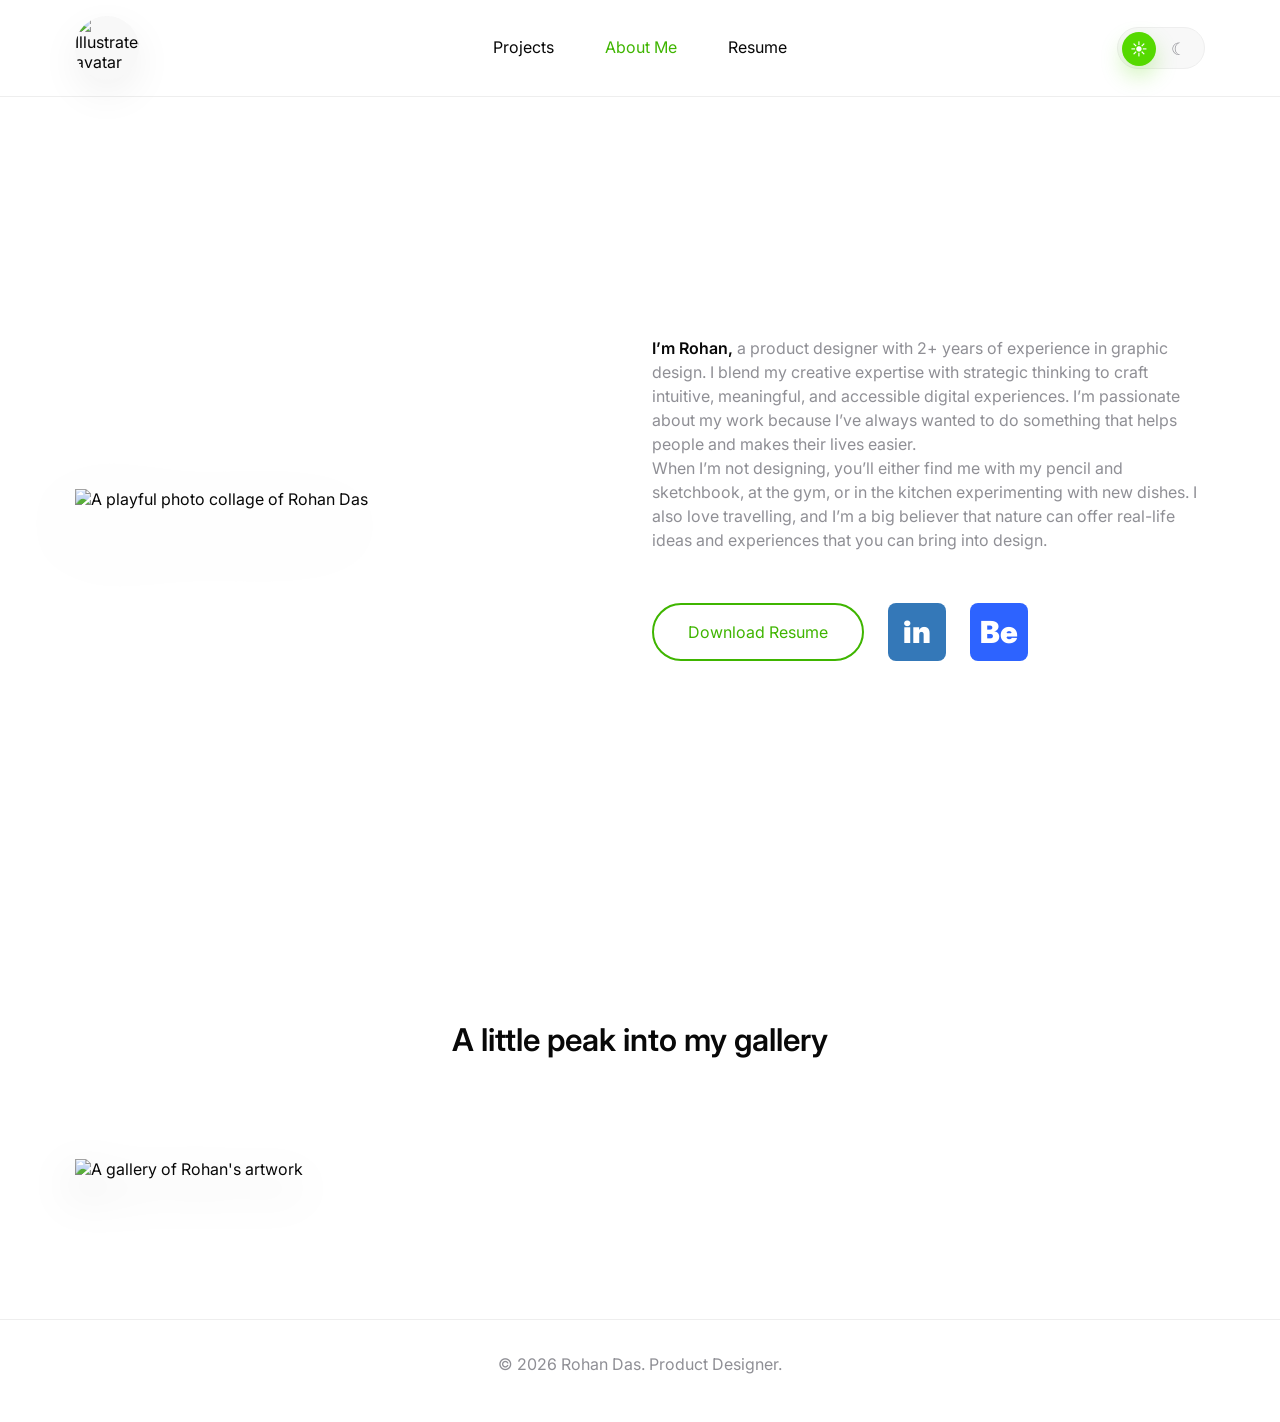
==== about.html @ 0856bde4 "Add files via upload" ====
<!DOCTYPE html>
<html lang="en">
<head>
  <meta charset="UTF-8">
  <meta name="viewport" content="width=device-width, initial-scale=1.0">
  <meta name="description" content="About Rohan Das, a product designer crafting meaningful digital experiences.">
  <meta name="theme-color" content="#ffffff">
  <meta property="og:title" content="About Rohan Das — Product Designer">
  <meta property="og:description" content="About Rohan Das, a product designer crafting meaningful digital experiences.">
  <meta property="og:type" content="website">
  <meta property="og:image" content="https://rohandas-portfolio.vercel.app/Assets/Myimage%201.png?v=2">
  <meta name="twitter:card" content="summary_large_image">
  <meta name="twitter:image" content="https://rohandas-portfolio.vercel.app/Assets/Myimage%201.png?v=2">
  <title>About Rohan Das — Product Designer</title>
  <link rel="preconnect" href="https://fonts.googleapis.com">
  <link rel="preconnect" href="https://fonts.gstatic.com" crossorigin>
  <link href="https://fonts.googleapis.com/css2?family=Inter:wght@400;500;600;700;800;900&display=swap" rel="stylesheet">
  <link rel="icon" href="data:image/svg+xml,%3Csvg xmlns='http://www.w3.org/2000/svg' viewBox='0 0 100 100'%3E%3Crect width='100' height='100' rx='24' fill='%2355d900'/%3E%3Ctext x='50' y='62' text-anchor='middle' font-size='44' font-family='Arial, sans-serif' font-weight='800' fill='%23080808'%3ERD%3C/text%3E%3C/svg%3E">
  <link rel="stylesheet" href="style.css">
</head>
<body>
  <header class="site-header" id="top">
    <nav class="navbar container" aria-label="Primary navigation">
      <a class="brand" href="index.html" aria-label="Rohan Das home">
        <img class="avatar" src="Assets/Myavatar.png" alt="Illustrated avatar of Rohan Das">
      </a>

      <div class="nav-links" aria-label="Main links">
        <a href="index.html#projects">Projects</a>
        <a class="active" href="about.html" aria-current="page">About Me</a>
        <a href="https://drive.google.com/file/d/1MdEswHuMMMlP4IrXzcA9ZIBG7DaPkbhk/view?usp=sharing" target="_blank" rel="noopener noreferrer">Resume</a>
      </div>

      <button class="theme-toggle" type="button" aria-label="Toggle dark mode" aria-pressed="false">
        <span class="toggle-icon sun" aria-hidden="true">☀</span>
        <span class="toggle-icon moon" aria-hidden="true">☾</span>
      </button>
    </nav>
  </header>

  <main>
    <section class="about about-page" id="about" aria-label="About Rohan Das">
      <div class="container about-inner">
        <div class="about-collage">
          <img src="Assets/Collage.png" alt="A playful photo collage of Rohan Das" class="collage-image">
        </div>

        <div class="about-content">
          <p><strong>I’m Rohan,</strong> a product designer with 2+ years of experience in graphic design. I blend my creative expertise with strategic thinking to craft intuitive, meaningful, and accessible digital experiences. I’m passionate about my work because I’ve always wanted to do something that helps people and makes their lives easier.</p>
          <p>When I’m not designing, you’ll either find me with my pencil and sketchbook, at the gym, or in the kitchen experimenting with new dishes. I also love travelling, and I’m a big believer that nature can offer real-life ideas and experiences that you can bring into design.</p>

          <div class="about-actions">
            <a class="btn btn-secondary accent-outline" href="https://drive.google.com/file/d/1MdEswHuMMMlP4IrXzcA9ZIBG7DaPkbhk/view?usp=sharing" target="_blank" rel="noopener noreferrer">Download Resume</a>
            <a class="social-btn linkedin" href="http://www.linkedin.com/in/rohandas97" target="_blank" rel="noopener noreferrer" aria-label="Visit Rohan Das on LinkedIn">in</a>
            <a class="social-btn behance" href="https://www.behance.net/rohandas95" target="_blank" rel="noopener noreferrer" aria-label="Visit Rohan Das on Behance">Be</a>
          </div>
        </div>
      </div>
    </section>

    <section class="about-gallery" aria-labelledby="about-gallery-title">
      <div class="container">
        <h2 id="about-gallery-title">A little peak into my gallery</h2>

        <img class="about-gallery-image" src="Assets/About/Art gallery.png" alt="A gallery of Rohan's artwork">
      </div>
    </section>
  </main>

  <footer class="footer">
    <div class="container">
      <p>© <span id="year"></span> Rohan Das. Product Designer.</p>
    </div>
  </footer>

  <script>
    const root = document.documentElement;
    const themeToggle = document.querySelector(".theme-toggle");
    const storedTheme = localStorage.getItem("theme");
    const prefersDark = window.matchMedia("(prefers-color-scheme: dark)").matches;
    const initialTheme = storedTheme || (prefersDark ? "dark" : "light");

    function setTheme(theme) {
      root.dataset.theme = theme;
      localStorage.setItem("theme", theme);
      themeToggle.setAttribute("aria-pressed", String(theme === "dark"));
      document.querySelector('meta[name="theme-color"]').setAttribute("content", theme === "dark" ? "#090909" : "#ffffff");
    }

    setTheme(initialTheme);

    themeToggle.addEventListener("click", () => {
      const nextTheme = root.dataset.theme === "dark" ? "light" : "dark";
      setTheme(nextTheme);
    });

    const setupRevealAnimation = () => {
      const reduceMotion = window.matchMedia("(prefers-reduced-motion: reduce)").matches;
      const targets = [
        ...document.querySelectorAll(".about-page .about-collage, .about-page .about-content, .about-gallery h2, .about-gallery-image")
      ];

      targets.forEach((target, index) => {
        target.classList.add("reveal-on-load");
        target.style.setProperty("--reveal-delay", `${Math.min(index * 110, 330)}ms`);
      });

      if (reduceMotion) {
        targets.forEach((target) => target.classList.add("is-visible"));
        return;
      }

      const observer = new IntersectionObserver((entries) => {
        entries.forEach((entry) => {
          if (!entry.isIntersecting) return;
          entry.target.classList.add("is-visible");
          observer.unobserve(entry.target);
        });
      }, { threshold: 0.16, rootMargin: "0px 0px -8% 0px" });

      targets.forEach((target) => observer.observe(target));
    };

    setupRevealAnimation();

    document.getElementById("year").textContent = new Date().getFullYear();
  </script>
</body>
</html>
---- style.css ----
/* 1. Reset/base */
*,
*::before,
*::after {
  box-sizing: border-box;
}

html {
  scroll-behavior: smooth;
  scroll-padding-top: 112px;
  font-size: 16px;
}

body {
  margin: 0;
  min-height: 100vh;
  background: var(--bg);
  color: var(--text);
  font-family: "Inter", sans-serif;
  font-size: 16px;
  text-rendering: optimizeLegibility;
  -webkit-font-smoothing: antialiased;
}

img {
  display: block;
  max-width: 100%;
}

a {
  color: inherit;
  text-decoration: none;
}

button,
input,
textarea,
select {
  font: inherit;
}

button {
  border: 0;
  cursor: pointer;
}

:focus-visible {
  outline: 3px solid color-mix(in srgb, var(--accent) 75%, transparent);
  outline-offset: 5px;
}

::selection {
  background: var(--accent);
  color: #080808;
}

/* 2. Variables/theme */
:root {
  --bg: #ffffff;
  --text: #080808;
  --muted: #8f8f95;
  --card: #f8f8f8;
  --border: #eeeeee;
  --accent: #55d900;
  --accent-dark: #3fb500;
  --shadow: 0 24px 70px rgba(8, 8, 8, 0.08);
  --soft-shadow: 0 14px 42px rgba(8, 8, 8, 0.06);
  --collage-shadow: drop-shadow(0 26px 44px rgba(8, 8, 8, 0.16));
  --icon-filter: brightness(0) saturate(100%) invert(72%) sepia(75%) saturate(1438%) hue-rotate(42deg) brightness(98%) contrast(106%);
  --nav-height: 96px;
  --radius-card: 38px;
  --container: 1740px;
  --page-gutter: clamp(48px, 5.85vw, 120px);
  --fade-up-distance: 32px;
  --fade-up-duration: 800ms;
  --fade-up-easing: cubic-bezier(0.2, 0.75, 0.2, 1);
  --type-display-large: clamp(4rem, 7vw, 7.25rem);
  --type-h1: clamp(2rem, 3.1vw, 3.5rem);
  --type-h2: clamp(1.375rem, 2.45vw, 2.75rem);
  --type-h3: clamp(1.5rem, 2vw, 1.75rem);
  --type-h4: clamp(1.25rem, calc(1rem + 0.56vw), 1.5rem);
  --type-body: clamp(1rem, 1.25vw, 1.5rem);
  --type-body-small: clamp(1rem, 1.04vw, 1.25rem);
  --weight-regular: 400;
  --weight-semibold: 600;
  --line-height-display: 1.2;
  --line-height-body-paragraph: 1.5;
  --line-height-body-label: 1.2;
}

:root[data-theme="dark"] {
  --bg: #090909;
  --text: #ffffff;
  --muted: #b5b5b5;
  --card: #151515;
  --border: #252525;
  --accent: #55d900;
  --accent-dark: #3fb500;
  --shadow: 0 24px 70px rgba(0, 0, 0, 0.45);
  --soft-shadow: 0 14px 42px rgba(0, 0, 0, 0.35);
  --collage-shadow:
    drop-shadow(0 34px 58px rgba(255, 255, 255, 0.14))
    drop-shadow(0 18px 38px rgba(85, 217, 0, 0.12));
  --icon-filter: brightness(0) saturate(100%) invert(72%) sepia(75%) saturate(1438%) hue-rotate(42deg) brightness(108%) contrast(106%);
}

.container {
  width: min(calc(100% - (var(--page-gutter) * 2)), var(--container));
  margin-inline: auto;
}

.section-padding {
  padding: clamp(72px, 7vw, 132px) 0;
}

.eyebrow {
  margin: 0 0 16px;
  color: var(--accent-dark);
  font-size: clamp(0.95rem, 1.2vw, 1.08rem);
  font-weight: 800;
  letter-spacing: 0;
  text-transform: uppercase;
}

/* 3. Navbar */
.site-header {
  position: sticky;
  top: 0;
  z-index: 20;
  background: color-mix(in srgb, var(--bg) 92%, transparent);
  border-bottom: 1px solid var(--border);
  backdrop-filter: blur(18px);
}

.navbar {
  min-height: var(--nav-height);
  display: grid;
  grid-template-columns: 1fr auto 1fr;
  align-items: center;
  gap: 24px;
}

.brand {
  justify-self: start;
  display: inline-flex;
  align-items: center;
}

.avatar {
  width: 64px;
  height: 64px;
  border: 0;
  border-radius: 50%;
  object-fit: cover;
  background: var(--card);
  box-shadow: var(--soft-shadow);
}

.nav-links {
  display: flex;
  align-items: center;
  justify-content: center;
  gap: clamp(26px, 4vw, 70px);
  color: var(--text);
  font-size: var(--type-body);
  font-weight: var(--weight-regular);
  line-height: 1.2;
}

.nav-links a {
  transition: color 180ms ease, transform 180ms ease;
}

.nav-links a:hover,
.nav-links a:focus-visible,
.nav-links .active {
  color: var(--accent-dark);
}

.theme-toggle {
  justify-self: end;
  width: 88px;
  height: 42px;
  padding: 4px;
  display: grid;
  grid-template-columns: 1fr 1fr;
  align-items: center;
  border-radius: 999px;
  background: var(--card);
  border: 1px solid var(--border);
  box-shadow: inset 0 0 0 1px rgba(255, 255, 255, 0.02);
  color: var(--muted);
}

.toggle-icon {
  width: 34px;
  height: 34px;
  display: grid;
  place-items: center;
  border-radius: 50%;
  font-size: 1.05rem;
  line-height: 1;
  transition: background 180ms ease, color 180ms ease, transform 180ms ease;
}

:root:not([data-theme="dark"]) .toggle-icon.sun,
:root[data-theme="dark"] .toggle-icon.moon {
  background: var(--accent);
  color: #ffffff;
  box-shadow: 0 10px 22px rgba(85, 217, 0, 0.28);
}

/* 4. Hero */
.hero {
  min-height: calc(100svh - var(--nav-height));
  display: grid;
  place-items: center;
  padding: clamp(36px, 4.5vh, 58px) 0 clamp(20px, 3vh, 38px);
}

.hero-inner {
  display: flex;
  flex-direction: column;
  align-items: center;
  text-align: center;
}

.hello-text {
  margin: 0 0 clamp(52px, 6.7vh, 82px);
  color: var(--bg);
  font-size: var(--type-display-large);
  font-weight: 900;
  line-height: var(--line-height-display);
  letter-spacing: 0;
  text-shadow:
    -3px -3px 0 var(--text),
    3px -3px 0 var(--text),
    -3px 3px 0 var(--text),
    3px 3px 0 var(--text),
    12px 13px 0 var(--text);
  animation: helloIn 800ms cubic-bezier(0.2, 0.85, 0.25, 1.35) both, float 4.8s ease-in-out 900ms infinite;
}

.hero-title {
  max-width: 1120px;
  margin: 0;
  color: var(--muted);
  font-size: var(--type-h1);
  font-weight: var(--weight-semibold);
  line-height: 1.2;
  letter-spacing: 0;
}

.hero-title span {
  color: var(--text);
  font-weight: var(--weight-semibold);
}

.hero-actions {
  display: flex;
  flex-wrap: wrap;
  justify-content: center;
  gap: 20px;
  margin-top: clamp(42px, 5.3vh, 66px);
}

.btn {
  min-height: 58px;
  display: inline-flex;
  align-items: center;
  justify-content: center;
  padding: 16px 34px;
  border-radius: 999px;
  border: 2px solid transparent;
  font-size: var(--type-body);
  font-weight: var(--weight-regular);
  line-height: 1.2;
  transition: transform 180ms ease, background 180ms ease, color 180ms ease, border-color 180ms ease, box-shadow 180ms ease;
}

.btn:hover {
  transform: translateY(-3px);
}

.btn-primary {
  background: var(--accent);
  color: #080808;
  box-shadow: 0 18px 32px rgba(85, 217, 0, 0.24);
}

.btn-primary:hover {
  background: var(--accent-dark);
  box-shadow: 0 22px 36px rgba(63, 181, 0, 0.28);
}

.btn-secondary {
  background: transparent;
  border-color: color-mix(in srgb, var(--text) 72%, transparent);
  color: var(--text);
}

.btn-secondary:hover,
.accent-outline {
  border-color: var(--accent-dark);
  color: var(--accent-dark);
}

.hero-note {
  margin-top: clamp(52px, 10vh, 112px);
  color: var(--muted);
  font-size: var(--type-body);
  font-weight: var(--weight-regular);
  line-height: 1.5;
}

.hero-note p {
  margin: 0;
}

.hero-note p + p {
  margin-top: 2px;
}

.down-link,
.contact-arrow {
  display: inline-grid;
  place-items: center;
  margin-top: 10px;
  color: var(--muted);
  font-size: clamp(2.4rem, 3vw, 3.4rem);
  font-weight: 800;
  line-height: 0.6;
  animation: bounce 1.6s ease-in-out infinite;
}

.hero .hello-text {
  opacity: 0;
  animation:
    caseStudyHeroFadeUp var(--fade-up-duration) var(--fade-up-easing) 80ms both,
    float 4.8s ease-in-out 980ms infinite;
}

.hero .hero-title,
.hero .hero-actions,
.hero .hero-note {
  opacity: 0;
  animation: caseStudyHeroFadeUp var(--fade-up-duration) var(--fade-up-easing) forwards;
}

.hero .hero-title {
  animation-delay: 170ms;
}

.hero .hero-actions {
  animation-delay: 260ms;
}

.hero .hero-note {
  animation-delay: 350ms;
}

/* 5. Projects */
.projects {
  background: var(--bg);
}

.projects.section-padding {
  padding-top: clamp(58px, 5.5vw, 92px);
}

.project-grid {
  --project-card-height: 574px;
  --project-card-inline-padding: 40px;
  display: grid;
  grid-template-columns: repeat(2, minmax(0, 1fr));
  gap: clamp(28px, 4vw, 58px);
}

.project-card {
  position: relative;
  width: 100%;
  height: var(--project-card-height);
  min-height: 0;
  overflow: hidden;
  padding: 40px var(--project-card-inline-padding);
  border: 1px solid color-mix(in srgb, var(--border) 78%, transparent);
  border-radius: var(--radius-card);
  background: var(--card);
  text-align: center;
  transition: transform 220ms ease, box-shadow 220ms ease, border-color 220ms ease;
}

.project-card:hover {
  transform: translateY(-8px);
  border-color: color-mix(in srgb, var(--accent) 30%, var(--border));
  box-shadow: var(--shadow);
}

.project-card-content {
  width: 100%;
  height: 100%;
  min-height: 0;
  display: flex;
  flex-direction: column;
  align-items: center;
  text-align: center;
}

.project-card-title {
  align-self: center;
  margin: 0;
  color: var(--text);
  font-size: var(--type-h4);
  font-weight: var(--weight-semibold);
  line-height: 1.2;
  letter-spacing: 0;
  text-wrap: balance;
}

.project-card-subtitle {
  align-self: center;
  max-width: 680px;
  margin: 12px auto 0;
  color: var(--text);
  font-size: var(--type-body);
  font-weight: var(--weight-regular);
  line-height: 1.5;
  text-wrap: balance;
}

.project-card-media {
  width: 100%;
  min-height: 0;
  display: flex;
  align-items: center;
  justify-content: center;
}

.project-card.eventmate-card {
  padding-bottom: 0;
}

.eventmate-card-media {
  position: relative;
  flex: 1;
  margin-top: 40px;
  align-items: flex-end;
}

.eventmate-phone-frame {
  width: 375px;
  max-width: 100%;
  max-height: 100%;
  margin-inline: auto;
  height: auto;
  display: block;
  object-fit: contain;
}

.eventmate-floating-card {
  position: absolute;
  z-index: 2;
  height: auto;
  display: block;
  pointer-events: none;
  will-change: transform;
  animation: eventmateCardFloat 6s ease-in-out infinite;
}

.eventmate-manager-card {
  top: 27%;
  right: -6px;
  width: clamp(118px, 13vw, 188px);
  animation-duration: 5.8s;
}

.eventmate-review-card {
  top: 62%;
  left: -6px;
  width: clamp(110px, 12vw, 174px);
  animation-duration: 6.4s;
  animation-delay: -1.1s;
}

.project-card-status-row {
  width: calc(100% + (var(--project-card-inline-padding) * 2));
  height: 48px;
  margin: 24px calc(var(--project-card-inline-padding) * -1);
  display: flex;
  flex: 0 0 auto;
  align-items: stretch;
  justify-content: flex-start;
}

.thumbnail-placeholder {
  flex: 1;
  min-height: 0;
  border-radius: 40px;
  border: 1px solid var(--border);
  background:
    linear-gradient(135deg, color-mix(in srgb, var(--accent) 10%, transparent), transparent 36%),
    linear-gradient(180deg, color-mix(in srgb, var(--bg) 82%, transparent), color-mix(in srgb, var(--border) 40%, transparent));
  box-shadow: inset 0 1px 0 rgba(255, 255, 255, 0.45);
}

.purchase-card .project-card-subtitle {
  width: 100%;
  max-width: none;
  color: #757575;
}

.eventmate-card-subtitle {
  color: #757575;
}

.thumbnail-placeholder span {
  max-width: 260px;
  color: var(--muted);
  font-size: var(--type-body);
  font-weight: var(--weight-regular);
  line-height: 1.5;
}

.truemeds-thumbnail-media {
  flex: 1;
  margin-top: 40px;
  overflow: visible;
}

.truemeds-thumbnail-media img {
  width: min(100%, 638px);
  max-height: 100%;
  margin-inline: auto;
  aspect-ratio: 1276 / 1128;
  display: block;
  object-fit: contain;
}

.ribbon {
  min-width: clamp(178px, 12vw, 236px);
  padding: 0 clamp(68px, 5vw, 88px) 0 clamp(28px, 1.85vw, 38px);
  display: flex;
  align-items: center;
  background: #ffb41f;
  color: #ffffff;
  font-size: var(--type-body);
  font-weight: var(--weight-regular);
  line-height: 1.2;
  text-align: left;
  clip-path: polygon(0 0, 100% 0, calc(100% - clamp(28px, 2.4vw, 42px)) 50%, 100% 100%, 0 100%);
  z-index: 2;
}

/* 6. About */
.about {
  min-height: calc(100svh - var(--nav-height));
  display: grid;
  align-items: center;
}

.about-page {
  padding: clamp(32px, 5vh, 64px) 0;
}

.about-inner {
  display: grid;
  grid-template-columns: minmax(500px, 0.9fr) minmax(0, 1.1fr);
  align-items: center;
  gap: clamp(56px, 6vw, 118px);
}

.about-collage {
  width: min(100%, clamp(500px, 35vw, 660px));
  justify-self: center;
}

.collage-image {
  width: auto;
  max-width: 100%;
  max-height: min(660px, calc(100svh - var(--nav-height) - 120px));
  height: auto;
  margin-inline: auto;
  display: block;
  object-fit: contain;
  filter: var(--collage-shadow);
  transition: filter 180ms ease;
}

.about-content strong {
  color: var(--text);
  font-weight: var(--weight-semibold);
}

.about-content p:not(.eyebrow) {
  margin: 0;
  color: var(--muted);
  font-size: var(--type-body);
  font-weight: var(--weight-regular);
  line-height: var(--line-height-body-paragraph);
}

.about-content p + p {
  margin-top: 28px;
}

.about-actions {
  display: flex;
  flex-wrap: wrap;
  align-items: center;
  gap: 24px;
  margin-top: clamp(34px, 4vw, 56px);
}

.about-gallery {
  padding: 120px 0 140px;
  background: var(--bg);
}

.about-gallery h2 {
  margin: 0;
  color: var(--text);
  font-size: var(--type-h2);
  font-weight: var(--weight-semibold);
  line-height: var(--line-height-heading);
  letter-spacing: 0;
  text-align: center;
}

.about-gallery-image {
  width: min(100%, 1740px);
  margin: 100px auto 0;
  display: block;
  height: auto;
  object-fit: contain;
  filter: drop-shadow(0 18px 22px rgba(8, 8, 8, 0.2));
}

.social-btn {
  width: 58px;
  height: 58px;
  display: inline-grid;
  place-items: center;
  border-radius: 8px;
  color: #ffffff;
  font-size: 1.9rem;
  font-weight: 900;
  transition: transform 180ms ease, box-shadow 180ms ease;
}

.social-btn:hover {
  transform: translateY(-3px);
  box-shadow: var(--soft-shadow);
}

.linkedin {
  background: #3478b8;
}

.behance {
  background: #2d63ff;
}

/* 7. Contact */
.contact {
  min-height: calc(100vh - var(--nav-height));
  display: grid;
  align-items: center;
}

.contact-inner {
  text-align: center;
}

.contact-inner h1 {
  max-width: 1280px;
  margin: 0 auto 28px;
  font-size: var(--type-h1);
  font-weight: var(--weight-semibold);
  line-height: 1.2;
  letter-spacing: 0;
}

.contact-inner > h2 {
  max-width: 1040px;
  margin: 0 auto;
  color: var(--muted);
  font-size: var(--type-h2);
  font-weight: var(--weight-semibold);
  line-height: 1.5;
}

.contact-list {
  margin-top: clamp(34px, 4.5vw, 60px);
  display: flex;
  flex-direction: column;
  align-items: center;
  gap: 26px;
}

.contact-pill {
  min-height: 92px;
  display: inline-flex;
  align-items: center;
  justify-content: center;
  gap: 28px;
  padding: 22px 46px;
  border-radius: 20px;
  border: 1px solid color-mix(in srgb, var(--border) 70%, transparent);
  background: var(--card);
  color: var(--text);
  font-size: var(--type-body);
  font-weight: var(--weight-regular);
  line-height: 1.2;
  box-shadow: 0 18px 48px rgba(8, 8, 8, 0.035);
  transition: transform 180ms ease, box-shadow 180ms ease, border-color 180ms ease;
}

.contact-pill:hover {
  transform: translateY(-4px);
  border-color: color-mix(in srgb, var(--accent) 35%, var(--border));
  box-shadow: var(--soft-shadow);
}

.contact-icon {
  width: var(--type-body);
  height: var(--type-body);
  flex: 0 0 auto;
  object-fit: contain;
  filter: var(--icon-filter);
  transition: filter 180ms ease, opacity 180ms ease;
}

.phone-pill {
  gap: 18px;
}

.phone-pill a {
  display: inline-flex;
  align-items: center;
  gap: 24px;
}

.copy-btn {
  min-width: 78px;
  padding: 10px 15px;
  border-radius: 999px;
  background: var(--bg);
  border: 1px solid var(--border);
  color: var(--muted);
  font-size: var(--type-body);
  font-weight: var(--weight-regular);
  line-height: 1.2;
  transition: color 180ms ease, border-color 180ms ease, background 180ms ease;
}

.copy-btn:hover {
  color: #080808;
  background: var(--accent);
  border-color: var(--accent);
}

.contact-socials {
  display: flex;
  justify-content: center;
  gap: 24px;
}

.footer {
  padding: 34px 0 48px;
  border-top: 1px solid var(--border);
  color: var(--muted);
  text-align: center;
}

.footer p {
  margin: 0;
}

/* 8. Responsive */
@media (max-width: 1080px) {
  :root {
    --nav-height: 84px;
  }

  .navbar {
    gap: 14px;
  }

  .avatar {
    width: 54px;
    height: 54px;
  }

  .project-grid {
    --project-card-height: clamp(550px, 55vw, 592px);
    --project-card-inline-padding: 30px;
  }

  .about-inner {
    grid-template-columns: 1fr;
    text-align: center;
  }

  .about-actions {
    justify-content: center;
  }

  .about-collage {
    width: min(100%, 620px);
  }

  .collage-image {
    max-height: none;
    width: 100%;
  }

  .about-gallery {
    padding-top: 180px;
  }

}

@media (max-width: 760px) {
  .container {
    width: min(calc(100% - 28px), var(--container));
  }

  .site-header {
    position: sticky;
  }

  .navbar {
    min-height: auto;
    padding: 14px 0;
    grid-template-columns: auto 1fr auto;
  }

  .nav-links {
    gap: clamp(12px, 3vw, 20px);
    font-size: var(--type-body);
  }

  .avatar {
    width: 44px;
    height: 44px;
    font-size: 0.82rem;
  }

  .theme-toggle {
    width: 66px;
    height: 34px;
    padding: 3px;
  }

  .toggle-icon {
    width: 28px;
    height: 28px;
    font-size: 0.9rem;
  }

  .hero {
    min-height: auto;
    padding-top: 70px;
  }

  .hello-text {
    text-shadow:
      -2px -2px 0 var(--text),
      2px -2px 0 var(--text),
      -2px 2px 0 var(--text),
      2px 2px 0 var(--text),
      7px 8px 0 var(--text);
  }

  .hero-actions,
  .about-actions {
    width: 100%;
  }

  .btn {
    width: min(100%, 320px);
  }

  .project-grid {
    --project-card-height: 470px;
    --project-card-inline-padding: 24px;
    grid-template-columns: 1fr;
  }

  .project-card {
    padding: 40px var(--project-card-inline-padding);
    border-radius: 28px;
  }

  .eventmate-card-media {
    margin-top: 40px;
  }

  .thumbnail-placeholder {
    border-radius: 22px;
  }

  .project-card-status-row {
    width: calc(100% + (var(--project-card-inline-padding) * 2));
    height: 40px;
    margin: 24px calc(var(--project-card-inline-padding) * -1);
  }

  .ribbon {
    min-width: 166px;
    padding: 0 62px 0 22px;
    clip-path: polygon(0 0, 100% 0, calc(100% - 30px) 50%, 100% 100%, 0 100%);
  }

  .about-collage {
    width: min(100%, 540px);
  }

  .about-content p:not(.eyebrow) {
    text-align: left;
  }

  .about-gallery {
    padding: 120px 0 96px;
  }

  .about-gallery-image {
    margin-top: 64px;
  }

  .contact-pill {
    width: 100%;
    min-height: 78px;
    padding: 18px 20px;
    gap: 16px;
    border-radius: 18px;
  }

  .phone-pill {
    flex-wrap: wrap;
  }

  .contact-socials {
    width: 100%;
  }
}

@media (max-width: 480px) {
  html {
    scroll-padding-top: 86px;
  }

  .nav-links {
    justify-content: center;
  }

  .brand {
    transform: scale(0.95);
    transform-origin: left center;
  }

  .hero-title {
    line-height: 1.28;
  }

  .hero-note {
    margin-top: 58px;
  }

  .project-grid {
    --project-card-inline-padding: 20px;
  }

  .project-card-status-row {
    width: calc(100% + (var(--project-card-inline-padding) * 2));
    margin: 24px calc(var(--project-card-inline-padding) * -1);
  }

  .about-collage {
    width: min(100%, 380px);
  }

  .contact-pill,
  .phone-pill a {
    gap: 12px;
  }

  .contact-pill span:last-child {
    overflow-wrap: anywhere;
  }
}

/* 9. Animations */
@keyframes helloIn {
  from {
    opacity: 0;
    transform: translateY(34px) scale(0.96);
  }

  to {
    opacity: 1;
    transform: translateY(0) scale(1);
  }
}

@keyframes float {
  0%,
  100% {
    transform: translateY(0);
  }

  50% {
    transform: translateY(-12px);
  }
}

@keyframes bounce {
  0%,
  100% {
    transform: translateY(0);
  }

  50% {
    transform: translateY(10px);
  }
}

@keyframes eventmateCardFloat {
  0%,
  100% {
    transform: translateY(0);
  }

  50% {
    transform: translateY(-8px);
  }
}

@keyframes caseStudyHeroFadeUp {
  from {
    opacity: 0;
    transform: translateY(var(--fade-up-distance));
  }

  to {
    opacity: 1;
    transform: translateY(0);
  }
}

.reveal-on-load {
  opacity: 0;
  transform: translateY(var(--fade-up-distance));
  transition:
    opacity var(--fade-up-duration) var(--fade-up-easing),
    transform var(--fade-up-duration) var(--fade-up-easing);
  transition-delay: var(--reveal-delay, 0ms);
  will-change: opacity, transform;
}

.reveal-on-load.is-visible {
  opacity: 1;
  transform: translateY(0);
}

@media (prefers-reduced-motion: reduce) {
  *,
  *::before,
  *::after {
    scroll-behavior: auto !important;
    animation-duration: 0.01ms !important;
    animation-iteration-count: 1 !important;
    transition-duration: 0.01ms !important;
  }

  .reveal-on-load {
    opacity: 1 !important;
    transform: none !important;
  }

  .eventmate-case-study-page .eventmate-hero-copy > *,
  .eventmate-case-study-page .eventmate-hero-visual-box,
  .truemeds-case-study-page .truemeds-hero-copy > *,
  .truemeds-case-study-page .truemeds-hero-visual {
    opacity: 1 !important;
    transform: none !important;
    animation: none !important;
  }
}

/* 10. Eventmate case study hero */
.project-card-link {
  display: block;
  height: var(--project-card-height);
  border-radius: var(--radius-card);
}

.project-card-link .project-card {
  height: 100%;
}

.eventmate-page {
  overflow: hidden;
  background: var(--bg);
}

.eventmate-hero {
  min-height: 100svh;
  background-color: var(--bg);
  background-image: linear-gradient(
    180deg,
    #cff7d3 0%,
    #ebffee 50%,
    #ffffff 100%
  );
  background-repeat: no-repeat;
  background-position: top center;
  background-size: 100% 40%;
}

.eventmate-hero-inner {
  position: relative;
  width: calc(100% - 240px);
  max-width: none;
  min-height: 100svh;
  display: flex;
  flex-direction: column;
  align-items: center;
  justify-content: center;
  padding: 64px 0 52px;
  text-align: center;
}

.eventmate-back-pill {
  align-self: flex-start;
  min-height: 34px;
  display: inline-flex;
  align-items: center;
  gap: 10px;
  padding: 10px 16px;
  border: 1px solid rgba(8, 8, 8, 0.05);
  border-radius: 7px;
  background: #ffffff;
  color: #02542d;
  font-size: 0.875rem;
  font-weight: var(--weight-regular);
  line-height: 1;
  box-shadow: 0 8px 20px rgba(8, 8, 8, 0.07);
  transition: transform 180ms ease, box-shadow 180ms ease;
}

.eventmate-back-pill:hover {
  transform: translateY(-2px);
  box-shadow: 0 12px 26px rgba(8, 8, 8, 0.1);
}

.eventmate-back-pill img {
  width: 16px;
  height: 16px;
  object-fit: contain;
}

.eventmate-heading-group {
  margin-top: clamp(34px, 3vw, 48px);
}

.eventmate-title {
  max-width: 1120px;
  margin: 0 auto;
  color: var(--text);
  font-size: clamp(2rem, 3.05vw, 3.5rem);
  font-weight: var(--weight-semibold);
  line-height: 1.15;
  letter-spacing: -0.035em;
  text-wrap: balance;
}

.eventmate-subtitle {
  margin: 16px 0 0;
  color: var(--muted);
  font-size: clamp(1rem, 1.35vw, 1.35rem);
  line-height: 1.45;
}

.eventmate-meta {
  width: min(100%, 1000px);
  margin-top: 40px;
  display: grid;
  grid-template-columns: repeat(4, max-content);
  align-items: center;
  justify-content: center;
  column-gap: 100px;
  row-gap: 24px;
}

/* Icon row style name requested for the Eventmate project details. */
.group-project-one {
  font-family: "Inter", sans-serif;
}

.eventmate-meta-item {
  display: inline-flex;
  align-items: center;
  gap: 16px;
  color: var(--text);
  font-size: clamp(0.88rem, 1vw, 1rem);
  font-weight: 500;
  letter-spacing: 0;
  line-height: 1.4;
  white-space: nowrap;
}

.eventmate-meta-item img {
  width: 22px;
  height: 22px;
  object-fit: contain;
  filter: brightness(0) saturate(100%) invert(78%) sepia(73%) saturate(623%) hue-rotate(353deg) brightness(94%) contrast(93%);
}

:root[data-theme="dark"] .eventmate-meta-item img {
  filter: brightness(0) saturate(100%) invert(78%) sepia(73%) saturate(623%) hue-rotate(353deg) brightness(94%) contrast(93%);
}

.eventmate-phone-group {
  position: relative;
  width: min(100%, 700px);
  height: 620px;
  margin-top: 60px;
}

.phone-mockup {
  position: absolute;
  top: 0;
  left: 50%;
  width: 280px;
  height: 580px;
  aspect-ratio: 280 / 580;
  transform-origin: 50% 100%;
  filter: drop-shadow(0 18px 24px rgba(8, 8, 8, 0.12));
}

.phone-mockup-left {
  z-index: 1;
  transform: translateX(-110%) rotate(-8deg);
}

.phone-mockup-center {
  z-index: 3;
  transform: translateX(-50%);
}

.phone-mockup-right {
  z-index: 2;
  transform: translateX(10%) rotate(8deg);
}

.phone-frame {
  position: absolute;
  inset: 0;
  z-index: 1;
  width: 100%;
  height: 100%;
  object-fit: fill;
}

.phone-screen-wrap {
  position: absolute;
  z-index: 2;
  top: 1.5%;
  right: 4.1%;
  bottom: 1.4%;
  left: 4.1%;
  overflow: hidden;
  border-radius: 13% / 6%;
  background: #ffffff;
}

.phone-mockup-left .phone-screen-wrap {
  left: 3.4%;
}

.phone-screen-wrap::after {
  content: "";
  position: absolute;
  z-index: 3;
  top: 1.45%;
  left: 50%;
  width: 29%;
  height: 4%;
  transform: translateX(-50%);
  border-radius: 999px;
  background: #050505;
}

.phone-screen {
  width: 100%;
  height: 100%;
  object-fit: cover;
}

:root[data-theme="dark"] .eventmate-hero {
  background-color: var(--bg);
  background-image: linear-gradient(
    180deg,
    #163d22 0%,
    #142b20 50%,
    #090909 100%
  );
}

@media (max-width: 1080px) {
  .eventmate-hero-inner {
    width: min(calc(100% - 96px), var(--container));
  }

  .eventmate-meta {
    width: min(100%, 860px);
    column-gap: clamp(36px, 6vw, 72px);
  }

  .eventmate-phone-group {
    width: min(100%, 620px);
    height: clamp(440px, 53vw, 560px);
  }

  .phone-mockup {
    width: clamp(190px, 23vw, 250px);
    height: auto;
    aspect-ratio: 280 / 580;
  }
}

@media (max-width: 760px) {
  .project-card-link {
    border-radius: 28px;
  }

  .eventmate-hero {
    min-height: 100svh;
  }

  .eventmate-hero-inner {
    width: min(calc(100% - 28px), var(--container));
    min-height: 100svh;
    padding: 36px 0 28px;
  }

  .eventmate-heading-group {
    margin-top: 36px;
  }

  .eventmate-title {
    font-size: clamp(1.85rem, 8vw, 2.75rem);
    line-height: 1.18;
  }

  .eventmate-meta {
    width: min(100%, 520px);
    grid-template-columns: repeat(2, minmax(0, 1fr));
    justify-content: initial;
    gap: 18px 14px;
  }

  .eventmate-meta-item {
    gap: 16px;
    white-space: normal;
    text-align: left;
  }

  .eventmate-phone-group {
    width: min(100%, 460px);
    height: clamp(340px, 105vw, 500px);
    margin-top: 60px;
  }

  .phone-mockup {
    width: clamp(160px, 44vw, 220px);
    height: auto;
    aspect-ratio: 280 / 580;
  }
}

@media (max-width: 480px) {
  .eventmate-back-pill {
    min-height: 32px;
    padding: 7px 11px;
  }

  .eventmate-subtitle {
    max-width: 330px;
  }

  .eventmate-meta-item {
    gap: 16px;
    font-size: 0.82rem;
  }

  .eventmate-meta-item img {
    width: 19px;
    height: 19px;
  }

  .eventmate-phone-group {
    width: calc(100% + 10px);
    height: 108vw;
  }

  .phone-mockup-left {
    transform: translateX(-103%) rotate(-8deg);
  }

  .phone-mockup-right {
    transform: translateX(3%) rotate(8deg);
  }
}

/* 11. Eventmate overview */
.eventmate-overview {
  background: #ffffff;
}

.overview-label,
.overview-sub-label {
  font-size: var(--type-body);
  font-weight: 600;
  line-height: var(--line-height-body-label);
}

.overview-problem {
  padding: clamp(72px, 7vw, 118px) 0 clamp(78px, 7vw, 118px);
  background: #ffffff;
}

.overview-problem > .container,
.overview-green-grid {
  width: calc(100% - 240px);
  max-width: none;
}

.overview-heading-row {
  display: flex;
  align-items: flex-end;
  margin-bottom: clamp(70px, 7vw, 104px);
}

.overview-label {
  position: relative;
  z-index: 1;
  margin: 0;
  display: inline-flex;
  align-items: center;
  justify-content: center;
  padding: 16px;
  border-radius: 10px;
  background: #e9ffef;
  color: #00984f;
  text-transform: uppercase;
}

.overview-line {
  position: relative;
  z-index: 0;
  flex: 1;
  height: 1px;
  margin-left: -10px;
  background: #e3e3e3;
}

.overview-problem-grid {
  max-width: 1320px;
  margin-inline: auto;
  display: grid;
  grid-template-columns: minmax(220px, 0.75fr) minmax(0, 2.25fr);
  align-items: start;
  gap: clamp(48px, 6vw, 90px);
}

.overview-problem-grid > h2 {
  align-self: start;
  margin: 0;
  color: #111111;
  font-size: var(--type-h2);
  font-weight: 600;
  line-height: 1.2;
  letter-spacing: 0;
}

.overview-problem-copy {
  max-width: 960px;
}

.overview-problem-copy p {
  margin: 0;
  color: #737373;
  font-size: 1.25rem;
  font-weight: 400;
  line-height: 1.6;
  letter-spacing: -0.015em;
}

.overview-problem-copy p + p {
  margin-top: clamp(34px, 4vw, 58px);
}

.overview-problem-copy strong {
  color: #222222;
  font-weight: var(--weight-semibold);
}

.overview-green {
  padding: clamp(64px, 6vw, 96px) 0 clamp(78px, 7vw, 118px);
  background: #009c52;
}

.overview-green-grid {
  display: grid;
  grid-template-columns: repeat(2, minmax(0, 1fr));
  align-items: start;
  gap: clamp(72px, 10vw, 180px);
}

.overview-green-card {
  max-width: 680px;
}

.overview-sub-label {
  margin: 0 0 clamp(34px, 3.8vw, 54px);
  display: inline-flex;
  align-items: center;
  justify-content: center;
  padding: 16px;
  border-radius: 9px;
  background: #effff2;
  color: #008d4a;
}

.overview-green-card p {
  margin: 0;
  color: #ffffff;
  font-size: 1.25rem;
  font-weight: 400;
  line-height: 1.6;
  letter-spacing: -0.01em;
}

.overview-green-card strong {
  color: #ffffff;
  font-weight: var(--weight-semibold);
}

@media (max-width: 1080px) {
  .overview-problem > .container,
  .overview-green-grid {
    width: min(calc(100% - 96px), var(--container));
  }

  .overview-problem-grid,
  .overview-green-grid {
    grid-template-columns: 1fr;
  }

  .overview-problem-grid {
    gap: 28px;
  }

  .overview-green-grid {
    gap: 56px;
  }

  .overview-green-card {
    max-width: none;
  }

  .overview-problem-copy p,
  .overview-green-card p {
    font-size: clamp(1rem, 1.85vw, 1.25rem);
  }
}

@media (max-width: 760px) {
  .overview-problem {
    padding: 56px 0 64px;
  }

  .overview-problem > .container,
  .overview-green-grid {
    width: min(calc(100% - 28px), var(--container));
  }

  .overview-heading-row {
    margin-bottom: 48px;
  }

  .overview-label {
    padding: 16px;
    border-radius: 9px;
  }

  .overview-problem-copy p {
    font-size: 1rem;
    line-height: 1.6;
  }

  .overview-green {
    padding: 56px 0 68px;
  }

  .overview-green-card p {
    font-size: 1rem;
    line-height: 1.6;
  }
}

/* 12. Eventmate research, define, and design phases */
.eventmate-phase,
.eventmate-key-gap-section {
  background: #ffffff;
  color: #111111;
}

.eventmate-phase {
  padding: clamp(72px, 6vw, 96px) 0;
}

.eventmate-case-container {
  width: calc(100% - 240px);
  max-width: none;
}

.eventmate-phase-label-row {
  display: flex;
  align-items: flex-end;
  margin-bottom: clamp(56px, 5vw, 72px);
}

.eventmate-phase-label,
.eventmate-section-label {
  display: inline-flex;
  align-items: center;
  justify-content: center;
  padding: 16px;
  border-radius: 10px;
  background: #e9ffef;
  color: #00984f;
  font-size: var(--type-body);
  font-weight: var(--weight-semibold);
  line-height: var(--line-height-body-label);
}

.eventmate-phase-label {
  position: relative;
  z-index: 1;
  text-transform: uppercase;
}

.eventmate-phase-line {
  position: relative;
  z-index: 0;
  flex: 1;
  height: 1px;
  margin-left: -10px;
  background: #e3e3e3;
}

.eventmate-research-intro h2,
.eventmate-competitive-section h2,
.eventmate-persona-section h2,
.eventmate-hmw-section h2,
.eventmate-design-subsection h2 {
  margin: 0;
  font-size: var(--type-h2);
  font-weight: var(--weight-semibold);
  line-height: 1.2;
  letter-spacing: 0;
}

.eventmate-research-intro p,
.eventmate-competitive-section > p,
.eventmate-key-gap-section p,
.eventmate-hmw-card p {
  margin: 0;
  font-size: var(--type-body);
  font-weight: var(--weight-regular);
  line-height: 1.6;
}

.eventmate-research-intro p,
.eventmate-competitive-section > p {
  max-width: 1440px;
  margin-top: 24px;
  color: #737373;
}

.eventmate-interview-details-wrap {
  position: relative;
  margin-top: 64px;
}

.eventmate-research-image {
  width: 100%;
  height: auto;
  object-fit: contain;
}

.eventmate-participants-info {
  position: absolute;
  top: 33.3%;
  left: 14.95%;
  z-index: 4;
  width: clamp(32px, 2.5vw, 44px);
  aspect-ratio: 1;
  padding: 0;
  border-radius: 50%;
  background: transparent;
  cursor: help;
  transform: translate(-50%, -50%);
}

.eventmate-participants-info:focus-visible {
  outline-color: #ff3792;
  outline-offset: 3px;
}

.eventmate-tooltip {
  position: absolute;
  bottom: calc(100% + 14px);
  left: 50%;
  z-index: 5;
  min-width: 190px;
  padding: 14px 16px;
  display: grid;
  gap: 7px;
  border-radius: 8px;
  background: #090909;
  color: #ffffff;
  font-size: 0.875rem;
  font-weight: var(--weight-regular);
  line-height: 1.35;
  text-align: left;
  pointer-events: none;
  opacity: 0;
  transform: translate(-50%, 8px);
  transition: opacity 180ms ease, transform 180ms ease;
}

.eventmate-tooltip::after {
  content: "";
  position: absolute;
  top: 100%;
  left: 50%;
  border: 8px solid transparent;
  border-top-color: #090909;
  transform: translateX(-50%);
}

.eventmate-participants-info:hover .eventmate-tooltip,
.eventmate-participants-info:focus .eventmate-tooltip,
.eventmate-participants-info:focus-visible .eventmate-tooltip {
  opacity: 1;
  transform: translate(-50%, 0);
}

.eventmate-findings-image {
  margin-top: 72px;
}

.eventmate-competitive-section {
  margin-top: clamp(96px, 8vw, 120px);
}

.eventmate-competitive-image {
  margin-top: 0;
}

.eventmate-competitive-legend {
  width: 300px;
  max-width: 100%;
  height: auto;
  margin: 40px 0 40px auto;
  display: block;
  object-fit: contain;
}

.eventmate-competitive-legend + .eventmate-competitive-image {
  margin-top: 0;
}

.eventmate-key-gap-section {
  padding: clamp(64px, 6vw, 96px) 0;
  background: #009c52;
  color: #ffffff;
}

.eventmate-key-gap-section .eventmate-section-label {
  margin-bottom: 40px;
}

.eventmate-key-gap-section h2 {
  max-width: 1200px;
  margin: 0 0 16px;
  color: #ffffff;
  font-size: var(--type-body);
  font-weight: var(--weight-semibold);
  line-height: var(--line-height-body-paragraph);
}

.eventmate-key-gap-section p {
  max-width: 1500px;
  color: #ffffff;
}

.eventmate-key-gap-section p + p {
  margin-top: 8px;
}

.eventmate-persona-image {
  margin-top: 40px;
}

.eventmate-hmw-section {
  margin-top: clamp(96px, 8vw, 120px);
}

.eventmate-hmw-list {
  margin-top: 48px;
  display: grid;
  gap: 24px;
}

.eventmate-hmw-card {
  padding: 60px 40px;
  display: flex;
  align-items: center;
  gap: 24px;
  border: 1px solid #d83333;
  border-radius: 10px;
  background: #fff0ef;
  color: #900b09;
}

.eventmate-hmw-icon {
  width: 32px;
  height: 32px;
  flex: 0 0 32px;
  object-fit: contain;
}

.eventmate-hmw-card p {
  color: #900b09;
}

.eventmate-design-showcase {
  padding: clamp(40px, 4vw, 60px);
  border-radius: 32px;
  background: #f5f5f5;
}

.eventmate-design-subsection {
  text-align: center;
}

.eventmate-design-image {
  width: min(100%, 1270px);
  height: auto;
  margin: 24px auto 0;
  object-fit: contain;
}

.eventmate-design-subsection-final {
  margin-top: 120px;
}

@media (max-width: 1080px) {
  .eventmate-case-container {
    width: min(calc(100% - 96px), var(--container));
  }

  .eventmate-tooltip {
    min-width: 170px;
    font-size: 0.8rem;
  }
}

@media (max-width: 760px) {
  .eventmate-phase {
    padding: 64px 0;
  }

  .eventmate-case-container {
    width: min(calc(100% - 28px), var(--container));
  }

  .eventmate-phase-label-row {
    margin-bottom: 48px;
  }

  .eventmate-phase-label,
  .eventmate-section-label {
    padding: 16px;
  }

  .eventmate-research-intro p,
  .eventmate-competitive-section > p,
  .eventmate-key-gap-section p,
  .eventmate-hmw-card p {
    font-size: 1rem;
  }

  .eventmate-interview-details-wrap {
    margin-top: 48px;
  }

  .eventmate-findings-image {
    margin-top: 48px;
  }

  .eventmate-competitive-section,
  .eventmate-hmw-section {
    margin-top: 72px;
  }

  .eventmate-competitive-image,
  .eventmate-hmw-list {
    margin-top: 36px;
  }

  .eventmate-participants-info {
    width: 32px;
  }

  .eventmate-tooltip {
    left: 0;
    min-width: 150px;
    padding: 12px;
    transform: translate(-20%, 8px);
  }

  .eventmate-tooltip::after {
    left: 20%;
  }

  .eventmate-participants-info:hover .eventmate-tooltip,
  .eventmate-participants-info:focus .eventmate-tooltip,
  .eventmate-participants-info:focus-visible .eventmate-tooltip {
    transform: translate(-20%, 0);
  }

  .eventmate-key-gap-section {
    padding: 56px 0 64px;
  }

  .eventmate-hmw-card {
    padding: 24px;
  }

  .eventmate-hmw-icon {
    width: 28px;
    height: 28px;
    flex-basis: 28px;
  }

  .eventmate-design-showcase {
    padding: 32px 24px;
    border-radius: 22px;
  }

  .eventmate-design-subsection-final {
    margin-top: 72px;
  }
}

@media (max-width: 480px) {
  .eventmate-hmw-card {
    align-items: flex-start;
    gap: 18px;
  }

  .eventmate-design-showcase {
    padding: 28px 18px;
  }
}

/* 13. Eventmate solution and exported flows */
.eventmate-solution-section {
  padding: clamp(56px, 6vw, 72px) 0;
  background: #009c52;
}

.eventmate-solution-container,
.eventmate-flow-container {
  width: calc(100% - 240px);
  max-width: none;
}

.eventmate-solution-label {
  display: inline-flex;
  align-items: center;
  justify-content: center;
  padding: 16px;
  border-radius: 9px;
  background: #effff2;
  color: #008d4a;
  font-size: var(--type-body);
  font-weight: var(--weight-semibold);
  line-height: var(--line-height-body-label);
}

.eventmate-solution-copy {
  max-width: 1220px;
  margin-top: 32px;
}

.eventmate-solution-copy p {
  margin: 0;
  color: #ffffff;
  font-size: var(--type-body);
  font-weight: var(--weight-regular);
  line-height: 1.6;
}

.eventmate-solution-copy p + p {
  margin-top: 24px;
}

.eventmate-flow-section {
  padding: clamp(72px, 8vw, 112px) 0 0;
  overflow: hidden;
  background: #ffffff;
  color: #171717;
}

.eventmate-flow-title-wrap {
  width: 100%;
  margin: 0;
  display: flex;
  align-items: center;
  justify-content: center;
}

.eventmate-flow-title-svg {
  width: auto;
  max-width: 100%;
  height: auto;
  display: block;
}

.sr-only {
  position: absolute;
  width: 1px;
  height: 1px;
  padding: 0;
  margin: -1px;
  overflow: hidden;
  clip: rect(0, 0, 0, 0);
  white-space: nowrap;
  border: 0;
}

.eventmate-flow-intro {
  max-width: 680px;
  margin: 24px auto 0;
  padding: 24px;
  border: 1px solid #00a85a;
  border-radius: 8px;
  background: #eefff3;
  color: #171717;
  font-size: var(--type-body);
  font-weight: var(--weight-regular);
  line-height: 1.5;
  text-align: center;
}

.eventmate-flow-image {
  width: 100%;
  max-width: 1180px;
  height: auto;
  display: block;
  margin: clamp(48px, 6vw, 72px) auto 0;
}

@media (max-width: 1080px) {
  .eventmate-solution-container,
  .eventmate-flow-container {
    width: min(calc(100% - 96px), var(--container));
  }
}

@media (max-width: 760px) {
  .eventmate-solution-section {
    padding: 52px 0;
  }

  .eventmate-solution-container,
  .eventmate-flow-container {
    width: min(calc(100% - 28px), var(--container));
  }

  .eventmate-solution-copy {
    margin-top: 28px;
  }

  .eventmate-solution-copy p,
  .eventmate-flow-intro {
    font-size: 1rem;
  }

  .eventmate-flow-section {
    padding-top: 64px;
  }

  .eventmate-flow-intro {
    padding: 18px;
  }

  .eventmate-flow-image {
    margin-top: 40px;
  }

}

/* 14. Eventmate final prototype and conclusion */
.eventmate-final-prototype,
.eventmate-conclusion {
  background: #ffffff;
  color: #171717;
}

.eventmate-final-prototype {
  padding: clamp(72px, 8vw, 112px) 0;
}

.eventmate-final-container {
  width: calc(100% - 240px);
  max-width: none;
}

.eventmate-prototype-box {
  padding: 60px 0;
  border-radius: 32px;
  background: #f5f5f5;
  text-align: center;
}

.eventmate-prototype-box h2,
.eventmate-conclusion-content h2 {
  margin: 0;
  color: #171717;
  font-size: var(--type-h2);
  font-weight: var(--weight-semibold);
  line-height: 1.2;
  letter-spacing: 0;
}

.prototype-phone-player {
  position: relative;
  width: min(280px, 76vw);
  aspect-ratio: 356 / 743;
  margin: 40px auto 0;
  filter: drop-shadow(0 22px 28px rgba(0, 0, 0, 0.22));
}

.prototype-phone-frame {
  position: absolute;
  inset: 0;
  z-index: 1;
  width: 100%;
  height: 100%;
  object-fit: fill;
  pointer-events: none;
}

.prototype-video {
  position: absolute;
  top: 1.5%;
  right: 3.3%;
  bottom: 1.4%;
  left: 3.3%;
  z-index: 2;
  width: 93.4%;
  height: 97.1%;
  border-radius: 12.5% / 5.8%;
  background: #111111;
  object-fit: cover;
  cursor: pointer;
}

.prototype-phone-player::after {
  content: "";
  position: absolute;
  top: 2.9%;
  left: 50%;
  z-index: 4;
  width: 27%;
  height: 3.8%;
  border-radius: 999px;
  background: #050505;
  transform: translateX(-50%);
  pointer-events: none;
}

.prototype-play-btn,
.prototype-replay-btn {
  position: absolute;
  top: 50%;
  left: 50%;
  z-index: 5;
  transform: translate(-50%, -50%);
}

.prototype-play-btn {
  width: 72px;
  height: 72px;
  display: grid;
  place-items: center;
  border-radius: 50%;
  background: #ffffff;
  box-shadow: 0 18px 42px rgba(0, 0, 0, 0.18);
  opacity: 1;
  transition: transform 180ms ease, opacity 180ms ease;
}

.prototype-play-btn:hover {
  transform: translate(-50%, -50%) scale(1.06);
}

.prototype-play-icon {
  width: 0;
  height: 0;
  margin-left: 5px;
  border-top: 14px solid transparent;
  border-bottom: 14px solid transparent;
  border-left: 22px solid #111111;
}

.prototype-replay-btn {
  display: none;
  padding: 12px 18px;
  border-radius: 999px;
  background: #ffffff;
  color: #111111;
  font-weight: var(--weight-semibold);
  box-shadow: 0 18px 42px rgba(0, 0, 0, 0.18);
}

.prototype-phone-player.is-playing .prototype-play-btn {
  opacity: 0;
  pointer-events: none;
}

.prototype-phone-player.is-ended .prototype-play-btn {
  display: none;
}

.prototype-phone-player.is-ended .prototype-replay-btn {
  display: inline-flex;
}

.eventmate-conclusion {
  padding: 32px 0 0;
}

.eventmate-label-row {
  width: 100%;
  margin-bottom: clamp(48px, 5vw, 72px);
  display: flex;
  align-items: flex-end;
}

.eventmate-conclusion-label {
  position: relative;
  z-index: 1;
  padding: 16px;
  display: inline-flex;
  align-items: center;
  justify-content: center;
  border-radius: 9px;
  background: #e9ffef;
  color: #00984f;
  font-size: var(--type-body);
  font-weight: var(--weight-semibold);
  line-height: var(--line-height-body-label);
  text-transform: uppercase;
}

.eventmate-section-line {
  position: relative;
  z-index: 0;
  flex: 1;
  height: 1px;
  margin-left: -10px;
  background: #e3e3e3;
}

.eventmate-conclusion-content {
  max-width: 1180px;
}

.eventmate-conclusion-content h2 {
  margin-bottom: 22px;
}

.eventmate-conclusion-content h2:not(:first-child) {
  margin-top: 44px;
}

.eventmate-conclusion-content p,
.eventmate-conclusion-content li {
  color: var(--muted);
  font-size: var(--type-body);
  font-weight: var(--weight-regular);
  line-height: 1.65;
}

.eventmate-conclusion-content p {
  margin: 0;
}

.eventmate-conclusion-content ul {
  margin: 8px 0 0;
  padding-left: 24px;
}

.eventmate-back-top-row {
  padding: 180px 0;
  background: #ffffff;
}

.eventmate-back-top-row + .contact {
  padding-top: 0;
}

.eventmate-back-top-row .eventmate-final-container {
  display: flex;
  justify-content: flex-end;
}

.eventmate-back-top {
  display: inline-flex;
  align-items: center;
  padding: 8px 0;
  color: #111111;
  font-size: clamp(1.1rem, 1.6vw, 1.8rem);
  font-weight: 500;
  line-height: 1;
  animation: eventmateBackTopFloat 2.8s ease-in-out infinite;
  transition: color 180ms ease, transform 180ms ease;
}

.eventmate-back-top:hover {
  color: #008d4a;
  transform: translateY(-4px);
}

@keyframes eventmateBackTopFloat {
  0%,
  100% {
    translate: 0 0;
  }

  50% {
    translate: 0 -8px;
  }
}

@media (max-width: 1080px) {
  .eventmate-final-container {
    width: min(calc(100% - 96px), var(--container));
  }

  .eventmate-back-top-row {
    padding: 88px 0;
  }
}

@media (max-width: 760px) {
  .eventmate-final-container {
    width: min(calc(100% - 28px), var(--container));
  }

  .eventmate-prototype-box {
    padding: 48px 0;
    border-radius: 24px;
  }

  .prototype-phone-player {
    width: min(250px, 78vw);
  }

  .prototype-play-btn {
    width: 60px;
    height: 60px;
  }

  .eventmate-conclusion {
    padding-top: 24px;
  }

  .eventmate-back-top-row {
    padding: 64px 0;
  }

  .eventmate-back-top {
    padding: 8px 0;
    font-size: 1rem;
  }
}

/* Eventmate hero redesign */
.eventmate-hero-redesign {
  background: var(--bg);
  padding: clamp(54px, 6vw, 78px) 0 clamp(72px, 7vw, 104px);
}

.eventmate-hero-redesign-inner {
  width: calc(100% - 240px);
  max-width: none;
  text-align: center;
}

.eventmate-hero-copy h1 {
  margin: 0;
  color: var(--text);
  font-size: var(--type-h1);
  font-weight: var(--weight-semibold);
  line-height: 1.15;
  letter-spacing: -0.035em;
}

.eventmate-hero-copy h3 {
  margin: 18px 0 0;
  color: var(--muted);
  font-size: var(--type-h4);
  font-weight: var(--weight-regular);
  line-height: 1.4;
  letter-spacing: 0;
}

.eventmate-case-study-page .eventmate-hero-copy > *,
.eventmate-case-study-page .eventmate-hero-visual-box {
  opacity: 0;
  animation: caseStudyHeroFadeUp var(--fade-up-duration) var(--fade-up-easing) forwards;
}

.eventmate-case-study-page .eventmate-hero-copy h1 {
  animation-delay: 80ms;
}

.eventmate-case-study-page .eventmate-hero-copy h3 {
  animation-delay: 170ms;
}

.eventmate-case-study-page .eventmate-hero-meta {
  animation-delay: 260ms;
}

.eventmate-case-study-page .eventmate-hero-visual-box {
  animation-delay: 350ms;
}

.eventmate-hero-meta {
  display: flex;
  align-items: center;
  justify-content: center;
  gap: clamp(32px, 4.2vw, 64px);
  margin-top: clamp(30px, 3.5vw, 42px);
  flex-wrap: wrap;
}

.eventmate-hero-meta-item {
  display: inline-flex;
  align-items: center;
  gap: 12px;
  color: var(--muted);
  font-size: var(--type-body);
  font-weight: var(--weight-regular);
  line-height: 1.2;
  white-space: nowrap;
}

.eventmate-meta-icon {
  width: 20px;
  height: 20px;
  display: inline-block;
  flex: 0 0 auto;
  background: #e8b931;
}

.eventmate-meta-icon-group {
  -webkit-mask: url("Assets/Eventmate/Icons/group-project.svg") center / contain no-repeat;
  mask: url("Assets/Eventmate/Icons/group-project.svg") center / contain no-repeat;
}

.eventmate-meta-icon-role {
  -webkit-mask: url("Assets/Eventmate/Icons/role.svg") center / contain no-repeat;
  mask: url("Assets/Eventmate/Icons/role.svg") center / contain no-repeat;
}

.eventmate-meta-icon-time {
  -webkit-mask: url("Assets/Eventmate/Icons/time.svg") center / contain no-repeat;
  mask: url("Assets/Eventmate/Icons/time.svg") center / contain no-repeat;
}

.eventmate-meta-icon-calendar {
  -webkit-mask: url("Assets/Eventmate/Icons/calendar.svg") center / contain no-repeat;
  mask: url("Assets/Eventmate/Icons/calendar.svg") center / contain no-repeat;
}

.eventmate-hero-visual-box {
  margin-top: clamp(54px, 5.5vw, 72px);
  min-height: 0;
  padding: 80px 0;
  border-radius: 32px;
  background: #e9ffef;
  display: flex;
  align-items: center;
  justify-content: center;
  gap: 60px;
  overflow: hidden;
}

.eventmate-hero-frame {
  width: clamp(220px, 18vw, 280px);
  height: auto;
  display: block;
  flex: 0 1 auto;
}

@media (max-width: 1080px) {
  .eventmate-hero-redesign-inner {
    width: calc(100% - 96px);
  }

  .eventmate-hero-visual-box {
    gap: 34px;
    padding: 64px 0;
  }

  .eventmate-hero-frame {
    width: clamp(190px, 24vw, 250px);
  }
}

@media (max-width: 760px) {
  .eventmate-hero-redesign {
    padding: 48px 0 72px;
  }

  .eventmate-hero-redesign-inner {
    width: calc(100% - 28px);
  }

  .eventmate-hero-copy h3 {
    margin-top: 14px;
  }

  .eventmate-hero-meta {
    display: grid;
    grid-template-columns: 1fr;
    gap: 16px;
    margin-top: 28px;
  }

  .eventmate-hero-meta-item {
    justify-content: center;
  }

  .eventmate-hero-visual-box {
    margin-top: 44px;
    padding: 48px 0;
    border-radius: 24px;
    flex-direction: column;
    gap: 28px;
  }

  .eventmate-hero-frame {
    width: min(260px, 72vw);
  }
}

/* Chrome-safe Eventmate metadata icons */
.eventmate-meta-icon-image {
  width: 20px;
  height: 20px;
  display: block;
  flex: 0 0 20px;
  object-fit: contain;
  filter: brightness(0) saturate(100%) invert(76%) sepia(79%) saturate(664%) hue-rotate(352deg) brightness(94%) contrast(91%);
}

/* Eventmate dark theme */
:root[data-theme="dark"] .eventmate-page,
:root[data-theme="dark"] .eventmate-overview,
:root[data-theme="dark"] .overview-problem,
:root[data-theme="dark"] .eventmate-phase,
:root[data-theme="dark"] .eventmate-flow-section,
:root[data-theme="dark"] .eventmate-final-prototype,
:root[data-theme="dark"] .eventmate-conclusion,
:root[data-theme="dark"] .eventmate-back-top-row {
  background: var(--bg);
  color: var(--text);
}

:root[data-theme="dark"] .overview-problem-grid > h2,
:root[data-theme="dark"] .overview-problem-copy strong,
:root[data-theme="dark"] .eventmate-research-intro h2,
:root[data-theme="dark"] .eventmate-competitive-section h2,
:root[data-theme="dark"] .eventmate-persona-section h2,
:root[data-theme="dark"] .eventmate-hmw-section h2,
:root[data-theme="dark"] .eventmate-design-subsection h2,
:root[data-theme="dark"] .eventmate-prototype-box h2,
:root[data-theme="dark"] .eventmate-conclusion-content h2,
:root[data-theme="dark"] .eventmate-back-top {
  color: var(--text);
}

:root[data-theme="dark"] .overview-problem-copy p,
:root[data-theme="dark"] .eventmate-research-intro p,
:root[data-theme="dark"] .eventmate-competitive-section > p,
:root[data-theme="dark"] .eventmate-conclusion-content p,
:root[data-theme="dark"] .eventmate-conclusion-content li {
  color: var(--muted);
}

:root[data-theme="dark"] .overview-line,
:root[data-theme="dark"] .eventmate-phase-line,
:root[data-theme="dark"] .eventmate-section-line {
  background: var(--border);
}

:root[data-theme="dark"] .overview-label,
:root[data-theme="dark"] .eventmate-phase-label,
:root[data-theme="dark"] .eventmate-section-label,
:root[data-theme="dark"] .eventmate-conclusion-label {
  background: color-mix(in srgb, #009c52 24%, var(--card));
  color: #79ffba;
}

:root[data-theme="dark"] .eventmate-design-showcase,
:root[data-theme="dark"] .eventmate-prototype-box {
  background: var(--card);
}

:root[data-theme="dark"] .eventmate-hmw-card {
  border-color: #9f3f3f;
  background: #2a1717;
  color: #ffaaaa;
}

:root[data-theme="dark"] .eventmate-hmw-card p {
  color: #ffaaaa;
}

:root[data-theme="dark"] .eventmate-flow-intro {
  border-color: #19bd70;
  background: #10261a;
  color: var(--text);
}

:root[data-theme="dark"] .eventmate-hero-visual-box {
  background: #10261a;
}

:root[data-theme="dark"] .prototype-play-btn,
:root[data-theme="dark"] .prototype-replay-btn {
  background: var(--card);
  color: var(--text);
}

:root[data-theme="dark"] .prototype-play-icon {
  border-left-color: var(--text);
}

:root[data-theme="dark"] .eventmate-flow-title-svg {
  filter: brightness(0) invert(1);
}

:root[data-theme="dark"] .eventmate-flow-image {
  border-radius: 0;
  background: transparent;
  filter: invert(1) hue-rotate(180deg);
}

:root[data-theme="dark"] .eventmate-findings-image,
:root[data-theme="dark"] .eventmate-competitive-image,
:root[data-theme="dark"] .eventmate-persona-image {
  border-radius: 0;
  background: transparent;
  box-shadow: none;
  filter: invert(1) hue-rotate(180deg) drop-shadow(0 18px 28px rgba(255, 255, 255, 0.13));
}

:root[data-theme="dark"] .eventmate-competitive-legend {
  padding: 0;
  border: 0;
  border-radius: 0;
  background: transparent;
  box-shadow: none;
  filter: invert(1) hue-rotate(180deg);
}

:root[data-theme="dark"] .prototype-phone-player {
  filter: drop-shadow(0 22px 32px rgba(255, 255, 255, 0.16));
}

:root[data-theme="dark"] .eventmate-design-showcase,
:root[data-theme="dark"] .eventmate-prototype-box,
:root[data-theme="dark"] .contact-pill {
  box-shadow: 0 20px 52px rgba(0, 0, 0, 0.58), 0 0 28px rgba(0, 156, 82, 0.09);
}

/* Eventmate stays light until its dedicated dark theme is designed. */
.eventmate-case-study-page {
  --bg: #ffffff;
  --text: #080808;
  --muted: #737373;
  --card: #f8f8f8;
  --border: #eeeeee;
  --accent: #55d900;
  --accent-dark: #3fb500;
  background: #ffffff;
  color: #080808;
}

.eventmate-case-study-page .site-header {
  background: rgba(255, 255, 255, 0.92);
  border-bottom-color: #eeeeee;
}

.eventmate-case-study-page .theme-toggle {
  visibility: hidden;
  pointer-events: none;
}

/* 15. Truemeds case study */
.truemeds-case-study-page {
  --bg: #ffffff;
  --text: #1f1f21;
  --muted: #7b7b80;
  --card: #f8f8f8;
  --border: #d9d9d9;
  --accent: #0071bc;
  --accent-dark: #0071bc;
  background: #ffffff;
  color: #1f1f21;
}

.truemeds-case-study-page .site-header {
  background: rgba(255, 255, 255, 0.94);
  border-bottom-color: #d9d9d9;
}

.truemeds-case-study-page .theme-toggle {
  visibility: hidden;
  pointer-events: none;
}

.truemeds-page {
  overflow: hidden;
  background: #ffffff;
}

.truemeds-hero {
  min-height: calc(100svh - var(--nav-height));
  border-bottom: 1px solid #d9d9d9;
  background: #ffffff;
}

.truemeds-hero-inner {
  width: calc(100% - 240px);
  max-width: none;
  min-height: calc(100svh - var(--nav-height));
  margin-inline: auto;
  display: grid;
  grid-template-columns: minmax(0, 700px) minmax(0, 899px);
  align-items: center;
  justify-content: space-between;
  gap: 40px;
  padding: 0;
}

.truemeds-hero-copy {
  width: min(100%, 700px);
  display: flex;
  flex-direction: column;
  align-items: flex-start;
}

.truemeds-logo {
  width: clamp(220px, 14.45vw, 278px);
  height: auto;
  margin: 0 0 80px;
}

.truemeds-hero-copy h1 {
  max-width: 790px;
  margin: 0;
  color: #1f1f21;
  font-size: clamp(3rem, 2.92vw, 3.5rem);
  font-weight: 700;
  line-height: 1.14;
  letter-spacing: 0;
}

.truemeds-hero-copy p {
  max-width: 650px;
  margin: 20px 0 0;
  color: #7b7b80;
  font-size: clamp(1.25rem, 1.25vw, 1.5rem);
  font-weight: 400;
  line-height: 1.48;
  letter-spacing: 0;
}

.truemeds-case-study-page .truemeds-hero-copy > *,
.truemeds-case-study-page .truemeds-hero-visual {
  opacity: 0;
  animation: caseStudyHeroFadeUp var(--fade-up-duration) var(--fade-up-easing) forwards;
}

.truemeds-case-study-page .truemeds-logo {
  animation-delay: 80ms;
}

.truemeds-case-study-page .truemeds-hero-copy h1 {
  animation-delay: 170ms;
}

.truemeds-case-study-page .truemeds-hero-copy p {
  animation-delay: 260ms;
}

.truemeds-case-study-page .truemeds-author {
  animation-delay: 350ms;
}

.truemeds-case-study-page .truemeds-hero-visual {
  animation-delay: 260ms;
}

.truemeds-author {
  min-width: 252px;
  margin-top: 160px;
  padding: 23px 43px;
  border-radius: 999px;
  background: linear-gradient(90deg, #f0f9ff 0%, #ffffff 100%);
  color: #0071bc;
  font-size: clamp(1.2rem, 1.43vw, 1.7rem);
  font-weight: 600;
  line-height: 1.2;
  white-space: nowrap;
}

.truemeds-hero-visual {
  position: relative;
  align-self: center;
  justify-self: end;
  width: min(100%, 899px);
  aspect-ratio: 899 / 849;
}

.truemeds-hero-visual img {
  width: 100%;
  height: 100%;
  display: block;
  object-fit: contain;
}

.truemeds-context {
  padding: 120px 0;
  border-bottom: 1px solid #d9d9d9;
  background: #ffffff;
}

.truemeds-context-inner {
  width: calc(100% - 240px);
  max-width: none;
  margin-inline: auto;
}

.truemeds-section-title {
  display: flex;
  align-items: center;
  gap: 12px;
}

.truemeds-section-title span {
  width: 6px;
  height: 52px;
  border-radius: 999px;
  background: #0071bc;
}

.truemeds-section-title h2 {
  margin: 0;
  color: #1f1f21;
  font-size: var(--type-h2);
  font-weight: var(--weight-semibold);
  line-height: var(--line-height-display);
  letter-spacing: 0;
}

.truemeds-context-block {
  max-width: 1210px;
  margin-top: 80px;
}

.truemeds-context-block + .truemeds-context-block {
  margin-top: 120px;
}

.truemeds-context-block h3 {
  margin: 0 0 24px;
  color: #1f1f21;
  font-size: var(--type-h3);
  font-weight: var(--weight-semibold);
  line-height: var(--line-height-display);
  letter-spacing: 0;
}

.truemeds-context-block p {
  margin: 0;
  color: #7b7b80;
  font-size: var(--type-body);
  font-weight: var(--weight-regular);
  line-height: var(--line-height-body-paragraph);
  letter-spacing: normal;
}

.truemeds-problem-discovery {
  padding: 120px 0;
  border-bottom: 1px solid #d9d9d9;
  background: #ffffff;
}

.truemeds-problem-discovery-inner {
  width: calc(100% - 240px);
  max-width: none;
  margin-inline: auto;
}

.truemeds-problem-intro {
  max-width: 1210px;
  margin: 80px 0 0;
  color: #7b7b80;
  font-size: var(--type-body);
  font-weight: var(--weight-regular);
  line-height: var(--line-height-body-paragraph);
  letter-spacing: normal;
}

.truemeds-live-app-image {
  width: 100%;
  height: auto;
  display: block;
  margin-top: 120px;
}

.truemeds-problem-box {
  margin-top: 120px;
  padding: 40px;
  border: 2px solid #e8b931;
  border-radius: 24px;
  background: #fffbeb;
}

.truemeds-problem-box-heading {
  display: flex;
  align-items: center;
  gap: 16px;
  color: #bf6a02;
}

.truemeds-problem-box-heading img {
  width: 32px;
  height: 32px;
  flex: 0 0 32px;
  object-fit: contain;
}

.truemeds-problem-box-heading h3 {
  margin: 0;
  color: #bf6a02;
  font-size: var(--type-h3);
  font-weight: var(--weight-semibold);
  line-height: var(--line-height-display);
  letter-spacing: 0;
}

.truemeds-problem-box p {
  margin: 24px 0 0;
  color: #7b7b80;
  font-size: var(--type-body);
  font-weight: var(--weight-regular);
  line-height: var(--line-height-body-paragraph);
  letter-spacing: normal;
}

.truemeds-competitive-analysis {
  padding: 120px 0 0;
  background: #ffffff;
}

.truemeds-competitive-inner,
.truemeds-benefit-inner {
  width: calc(100% - 240px);
  max-width: none;
  margin-inline: auto;
}

.truemeds-section-intro {
  max-width: 1540px;
  margin: 80px 0 0;
  color: #7b7b80;
  font-size: var(--type-body);
  font-weight: var(--weight-regular);
  line-height: var(--line-height-body-paragraph);
  letter-spacing: normal;
}

.truemeds-findings-panel {
  margin-top: 120px;
  padding: 60px;
  border-radius: 24px;
  background: #f0f9ff;
}

.truemeds-findings-panel h3,
.truemeds-key-gap-frame h3 {
  position: relative;
  width: fit-content;
  margin: 0;
  padding-bottom: 12px;
  font-size: var(--type-h3);
  font-weight: var(--weight-semibold);
  line-height: var(--line-height-display);
  letter-spacing: 0;
}

.truemeds-findings-panel h3::after,
.truemeds-key-gap-frame h3::after {
  content: "";
  position: absolute;
  left: 0;
  bottom: 0;
  width: 100%;
  height: 4px;
  border-radius: 999px;
  background: var(--truemeds-title-line-color);
}

.truemeds-findings-panel h3 {
  --truemeds-title-line-color: #0071bc;
  color: #1f1f21;
}

.truemeds-findings-grid {
  margin-top: 40px;
  display: grid;
  grid-template-columns: repeat(2, minmax(0, 1fr));
  gap: 40px;
}

.truemeds-finding-card {
  min-height: 220px;
  padding: 32px;
  display: flex;
  flex-direction: column;
  justify-content: center;
  border-radius: 12px;
  background: #ffffff;
  box-shadow: 0 18px 34px rgba(15, 60, 90, 0.12);
}

.truemeds-finding-card h4 {
  margin: 0;
  color: #1f1f21;
  font-size: var(--type-body);
  font-weight: var(--weight-semibold);
  line-height: var(--line-height-body-label);
  letter-spacing: normal;
}

.truemeds-finding-card p {
  margin: 20px 0 0;
  color: #7b7b80;
  font-size: var(--type-body-small);
  font-weight: var(--weight-regular);
  line-height: var(--line-height-body-paragraph);
  letter-spacing: normal;
}

.truemeds-key-gap-band {
  margin-top: 120px;
  background: #0071bc;
  color: #ffffff;
}

.truemeds-key-gap-frame {
  width: 100%;
  max-width: none;
  margin-inline: auto;
  padding: 80px 120px;
}

.truemeds-key-gap-frame h3 {
  --truemeds-title-line-color: #ffffff;
  color: #ffffff;
}

.truemeds-key-gap-lead {
  margin: 40px 0 0;
  color: #ffffff;
  font-size: var(--type-body);
  font-weight: var(--weight-regular);
  line-height: var(--line-height-body-paragraph);
  letter-spacing: normal;
}

.truemeds-key-gap-frame p:not(.truemeds-key-gap-lead) {
  max-width: 1500px;
  margin: 16px 0 0;
  color: #ffffff;
  font-size: var(--type-body);
  font-weight: var(--weight-regular);
  line-height: var(--line-height-body-paragraph);
  letter-spacing: normal;
}

.truemeds-benefit-prioritization {
  padding: 120px 0;
  border-bottom: 1px solid #d9d9d9;
  background: #ffffff;
}

.truemeds-benefit-image {
  width: 100%;
  height: auto;
  display: block;
  margin-top: 120px;
}

.truemeds-ui-creation-section {
  padding: 120px 0;
  border-bottom: 1px solid #d9d9d9;
  background: #ffffff;
}

.truemeds-ui-creation-inner {
  width: calc(100% - 240px);
  max-width: none;
  margin-inline: auto;
}

.truemeds-challenge-box {
  padding: 40px;
  border: 2px solid #c00f0c;
  border-radius: 24px;
  background: #fef4f4;
}

.truemeds-challenge-heading {
  display: flex;
  align-items: center;
  gap: 16px;
  color: #900b09;
}

.truemeds-challenge-icon {
  width: 32px;
  height: 32px;
  flex: 0 0 32px;
  color: #900b09;
  fill: currentColor;
}

.truemeds-challenge-heading h3 {
  margin: 0;
  color: #900b09;
  font-size: var(--type-h3);
  font-weight: var(--weight-semibold);
  line-height: var(--line-height-display);
  letter-spacing: 0;
}

.truemeds-challenge-box p {
  margin: 24px 0 0;
  color: #7b7b80;
  font-size: var(--type-body);
  font-weight: var(--weight-regular);
  line-height: var(--line-height-body-paragraph);
  letter-spacing: normal;
}

.truemeds-ui-creation-title {
  margin-top: 120px;
}

.truemeds-ui-showcase {
  margin-top: 120px;
  padding: 120px;
  background: #f0f9ff;
  display: grid;
  gap: 120px;
}

.truemeds-placement-image {
  width: 100%;
  height: auto;
  display: block;
}

.truemeds-placement-two {
  position: relative;
  aspect-ratio: 3358 / 1886;
  width: 100%;
}

.truemeds-placement-two-card,
.truemeds-placement-two-frame {
  display: block;
  height: auto;
  pointer-events: none;
  user-select: none;
}

.truemeds-placement-two-card {
  position: absolute;
  z-index: 1;
  top: 16.54%;
  left: 0;
  width: 100%;
}

.truemeds-placement-two-phone {
  position: absolute;
  z-index: 2;
  top: 0;
  left: 64.32%;
  width: 29.12%;
  height: 100%;
  aspect-ratio: 978 / 1886;
  isolation: isolate;
}

.truemeds-phone-mockup {
  position: absolute;
}

.placement-phone-video-mockup {
  display: inline-block;
}

.truemeds-placement-two-frame,
.truemeds-phone-frame {
  position: absolute;
  inset: 0;
  z-index: 1;
  width: 100%;
  height: 100%;
  display: block;
  object-fit: fill;
  pointer-events: none;
}

.placement-phone-screen-video {
  position: absolute;
  z-index: 2;
  top: 2.35%;
  left: 9.05%;
  width: 81.9%;
  height: 92%;
  overflow: hidden;
  border-radius: 42px;
  background: #ffffff;
}

.placement-phone-screen-video video {
  width: 100%;
  height: 100%;
  display: block;
  object-fit: fill;
  transform: scale(1.012);
  transform-origin: center center;
}

.placement-dynamic-island {
  position: absolute;
  z-index: 3;
  top: 3.8%;
  left: 49.2%;
  width: 20.2%;
  height: auto;
  display: block;
  transform: translateX(-50%);
  pointer-events: none;
}

.truemeds-user-testing {
  padding: 120px 0;
  border-bottom: 1px solid #d9d9d9;
  background: #ffffff;
}

.truemeds-user-testing-inner {
  width: calc(100% - 240px);
  max-width: none;
  margin-inline: auto;
}

.truemeds-testing-task {
  position: relative;
  margin-top: 100px;
}

.truemeds-testing-stats {
  display: grid;
  grid-template-columns: repeat(3, minmax(0, 1fr));
  gap: 40px;
}

.truemeds-testing-stat {
  min-height: 160px;
  padding: 32px;
  display: flex;
  flex-direction: column;
  align-items: center;
  justify-content: center;
  border-radius: 20px;
  background: #ffffff;
  box-shadow: 0 18px 34px rgba(8, 8, 8, 0.12);
  text-align: center;
}

.truemeds-testing-stat strong {
  display: block;
  font-size: var(--type-h2);
  font-weight: var(--weight-semibold);
  line-height: var(--line-height-display);
  letter-spacing: 0;
}

.truemeds-testing-stat strong em {
  font-style: normal;
  font-weight: var(--weight-regular);
}

.truemeds-testing-stat span {
  display: block;
  margin-top: 10px;
  color: #7b7b80;
  font-size: var(--type-h4);
  font-weight: var(--weight-regular);
  line-height: var(--line-height-display);
  letter-spacing: 0;
}

.truemeds-testing-stat-green {
  color: #25a85c;
}

.truemeds-testing-stat-pink {
  color: #ff3a93;
}

.truemeds-testing-stat-blue {
  color: #0075ec;
}

.truemeds-testing-task-box {
  width: 69.5%;
  margin: 96px 0 0 auto;
  padding: 60px;
  border: 2px solid #0071bc;
  border-radius: 24px;
  background: #f7fcff;
}

.truemeds-testing-task-heading {
  display: flex;
  align-items: center;
  gap: 16px;
  color: #0071bc;
}

.truemeds-testing-task-heading img {
  width: 32px;
  height: 32px;
  flex: 0 0 32px;
  object-fit: contain;
}

.truemeds-testing-task-heading h3 {
  margin: 0;
  color: #0071bc;
  font-size: var(--type-h3);
  font-weight: var(--weight-semibold);
  line-height: var(--line-height-display);
  letter-spacing: 0;
}

.truemeds-testing-task-box p {
  max-width: 900px;
  margin: 24px 0 0;
  color: #7b7b80;
  font-size: var(--type-body);
  font-weight: var(--weight-regular);
  line-height: var(--line-height-body-paragraph);
  letter-spacing: normal;
}

.truemeds-testing-connector {
  position: absolute;
  top: 160px;
  left: calc((100% - 80px) / 6);
  width: calc(30.5% - ((100% - 80px) / 6) - 1px);
  height: 200px;
  pointer-events: none;
}

.truemeds-testing-connector svg {
  position: absolute;
  left: 0;
  top: 0;
  display: block;
  width: 100%;
  height: 100%;
  overflow: visible;
}

.truemeds-testing-connector path {
  fill: none;
  stroke: #0071bc;
  stroke-width: 2px;
  stroke-dasharray: 14 14;
  stroke-linecap: butt;
  stroke-linejoin: round;
  vector-effect: non-scaling-stroke;
}

.truemeds-testing-connector img {
  position: absolute;
  right: -20px;
  bottom: -20px;
  width: 40px;
  height: 40px;
}

.truemeds-user-testing-findings {
  margin-top: 120px;
}

.truemeds-ui-iterations,
.truemeds-impact-takeaways {
  padding: 120px 0;
  background: #ffffff;
}

.truemeds-impact-takeaways {
  padding-bottom: 0;
  border-bottom: 0;
}

.truemeds-ui-iterations {
  border-bottom: 1px solid #d9d9d9;
}

.truemeds-ui-iterations-inner,
.truemeds-impact-takeaways-inner {
  width: calc(100% - 240px);
  max-width: none;
  margin-inline: auto;
}

.truemeds-iteration-image {
  width: 100%;
  height: auto;
  display: block;
  margin-top: 120px;
}

.truemeds-impact-box {
  padding: 40px;
  border: 2px solid #14ae5c;
  border-radius: 24px;
  background: #ebffee;
}

.truemeds-impact-heading {
  display: flex;
  align-items: center;
  gap: 16px;
  color: #009951;
}

.truemeds-impact-heading img {
  width: 32px;
  height: 32px;
  flex: 0 0 32px;
  object-fit: contain;
}

.truemeds-impact-heading h3 {
  margin: 0;
  color: #009951;
  font-size: var(--type-h3);
  font-weight: var(--weight-semibold);
  line-height: var(--line-height-display);
  letter-spacing: 0;
}

.truemeds-impact-box p {
  margin: 24px 0 0;
  color: #7b7b80;
  font-size: var(--type-body);
  font-weight: var(--weight-regular);
  line-height: var(--line-height-body-paragraph);
  letter-spacing: normal;
}

.truemeds-takeaways-title {
  margin-top: 120px;
}

.truemeds-takeaways-copy {
  max-width: 1540px;
  margin-top: 80px;
}

.truemeds-takeaways-copy p {
  margin: 0;
  color: #7b7b80;
  font-size: var(--type-body);
  font-weight: var(--weight-regular);
  line-height: var(--line-height-body-paragraph);
  letter-spacing: normal;
}

.truemeds-takeaways-copy p + p {
  margin-top: 18px;
}

.truemeds-case-study-page .eventmate-back-top:hover {
  color: #0071bc;
}

.truemeds-case-study-page .contact {
  --accent: #55d900;
  --accent-dark: #3fb500;
}

.truemeds-case-study-page .contact-pill:hover {
  border-color: color-mix(in srgb, #55d900 35%, var(--border));
}

.truemeds-case-study-page .copy-btn:hover {
  background: #55d900;
  border-color: #55d900;
}

@media (max-width: 1180px) {
  .truemeds-hero-inner,
  .truemeds-context-inner,
  .truemeds-problem-discovery-inner,
  .truemeds-competitive-inner,
  .truemeds-benefit-inner,
  .truemeds-ui-creation-inner,
  .truemeds-user-testing-inner,
  .truemeds-ui-iterations-inner,
  .truemeds-impact-takeaways-inner {
    width: calc(100% - 96px);
  }

  .truemeds-hero-inner {
    grid-template-columns: minmax(0, 0.92fr) minmax(390px, 1.08fr);
    gap: 42px;
  }

  .truemeds-logo {
    margin-bottom: 64px;
  }

  .truemeds-author {
    margin-top: 112px;
  }

  .truemeds-key-gap-frame {
    padding-inline: 48px;
  }

  .truemeds-testing-task-box {
    width: 72%;
  }

  .truemeds-testing-connector {
    width: calc(28% - ((100% - 80px) / 6) - 1px);
  }
}

@media (max-width: 860px) {
  .truemeds-hero {
    min-height: auto;
  }

  .truemeds-hero-inner {
    min-height: auto;
    grid-template-columns: 1fr;
    padding: 64px 0 70px;
  }

  .truemeds-hero-copy {
    min-height: auto;
  }

  .truemeds-logo {
    width: min(240px, 58vw);
    margin-bottom: 64px;
  }

  .truemeds-author {
    margin-top: 72px;
  }

  .truemeds-hero-visual {
    width: min(680px, 100%);
    justify-self: center;
  }
}

@media (max-width: 760px) {
  .truemeds-hero-inner,
  .truemeds-context-inner,
  .truemeds-problem-discovery-inner,
  .truemeds-competitive-inner,
  .truemeds-benefit-inner,
  .truemeds-ui-creation-inner,
  .truemeds-user-testing-inner,
  .truemeds-ui-iterations-inner,
  .truemeds-impact-takeaways-inner {
    width: calc(100% - 28px);
  }

  .truemeds-hero-inner {
    padding: 52px 0 62px;
    gap: 44px;
  }

  .truemeds-logo {
    margin-bottom: 48px;
  }

  .truemeds-hero-copy h1 {
    font-size: clamp(2.25rem, 11vw, 3.25rem);
  }

  .truemeds-hero-copy p {
    max-width: 560px;
    margin-top: 22px;
    font-size: clamp(1.125rem, 5.4vw, 1.45rem);
    line-height: 1.5;
  }

  .truemeds-author {
    min-width: 0;
    margin-top: 56px;
    padding: 18px 30px;
  }

  .truemeds-context {
    padding: 72px 0 64px;
  }

  .truemeds-context-block {
    margin-top: 48px;
  }

  .truemeds-context-block + .truemeds-context-block {
    margin-top: 64px;
  }

  .truemeds-context-block h3 {
    margin-bottom: 24px;
  }

  .truemeds-problem-discovery {
    padding: 72px 0;
  }

  .truemeds-problem-intro {
    margin-top: 48px;
  }

  .truemeds-live-app-image,
  .truemeds-problem-box {
    margin-top: 64px;
  }

  .truemeds-problem-box {
    padding: 28px 22px;
    border-radius: 18px;
  }

  .truemeds-problem-box-heading {
    gap: 12px;
  }

  .truemeds-problem-box-heading img {
    width: 26px;
    height: 26px;
    flex-basis: 26px;
  }

  .truemeds-competitive-analysis {
    padding-top: 72px;
  }

  .truemeds-section-intro {
    margin-top: 48px;
  }

  .truemeds-findings-panel {
    min-height: 0;
    margin-top: 64px;
    padding: 28px 22px;
    border-radius: 18px;
  }

  .truemeds-findings-grid {
    grid-template-columns: 1fr;
    gap: 24px;
  }

  .truemeds-finding-card {
    min-height: 220px;
    padding: 28px 24px;
  }

  .truemeds-key-gap-band {
    margin-top: 64px;
  }

  .truemeds-key-gap-frame {
    padding: 72px 14px;
  }

  .truemeds-benefit-prioritization {
    padding: 72px 0;
  }

  .truemeds-benefit-image {
    margin-top: 64px;
  }

  .truemeds-ui-creation-section {
    padding: 72px 0;
  }

  .truemeds-challenge-box {
    padding: 28px 22px;
    border-radius: 18px;
  }

  .truemeds-challenge-heading {
    gap: 12px;
  }

  .truemeds-challenge-icon {
    width: 26px;
    height: 26px;
    flex-basis: 26px;
  }

  .truemeds-ui-creation-title,
  .truemeds-ui-showcase {
    margin-top: 64px;
  }

  .truemeds-ui-showcase {
    padding: 72px 14px;
  }

  .truemeds-user-testing {
    padding: 72px 0;
  }

  .truemeds-testing-task {
    margin-top: 64px;
  }

  .truemeds-testing-stats {
    grid-template-columns: 1fr;
    gap: 24px;
  }

  .truemeds-testing-stat {
    min-height: 132px;
    padding: 28px 24px;
  }

  .truemeds-testing-connector {
    display: none;
  }

  .truemeds-testing-task-box {
    width: 100%;
    min-height: 0;
    margin-top: 48px;
    padding: 28px 22px;
    border-radius: 18px;
  }

  .truemeds-testing-task-heading {
    gap: 12px;
  }

  .truemeds-testing-task-heading img {
    width: 26px;
    height: 26px;
    flex-basis: 26px;
  }

  .truemeds-user-testing-findings {
    margin-top: 64px;
  }

  .truemeds-ui-iterations,
  .truemeds-impact-takeaways {
    padding: 72px 0;
  }

  .truemeds-impact-takeaways {
    padding-bottom: 0;
  }

  .truemeds-iteration-image {
    margin-top: 64px;
  }

  .truemeds-impact-box {
    padding: 28px 22px;
    border-radius: 18px;
  }

  .truemeds-impact-heading {
    gap: 12px;
  }

  .truemeds-impact-heading img {
    width: 26px;
    height: 26px;
    flex-basis: 26px;
  }

  .truemeds-takeaways-title {
    margin-top: 64px;
  }

  .truemeds-takeaways-copy {
    margin-top: 48px;
  }
}
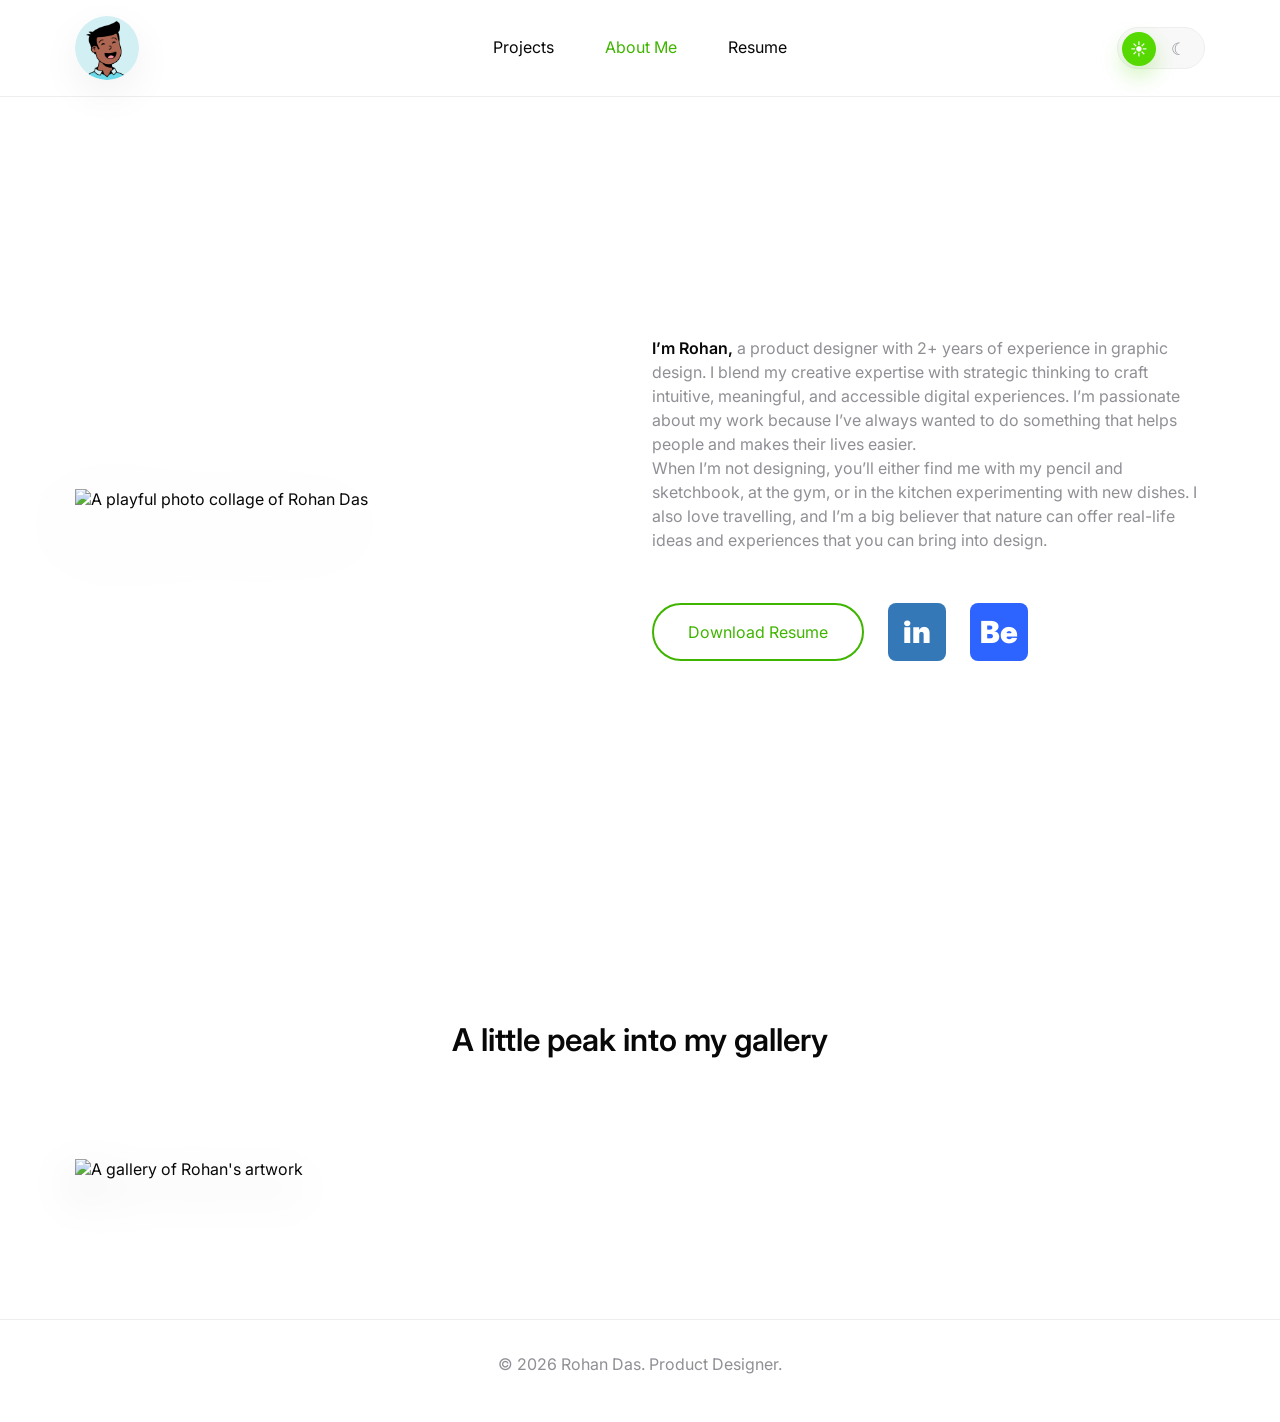
==== commit 36cc1906: "Add files via upload" ====
--- a/about.html
+++ b/about.html
@@ -28,7 +28,7 @@
       <div class="nav-links" aria-label="Main links">
         <a href="index.html#projects">Projects</a>
         <a class="active" href="about.html" aria-current="page">About Me</a>
-        <a href="https://drive.google.com/file/d/1MdEswHuMMMlP4IrXzcA9ZIBG7DaPkbhk/view?usp=sharing" target="_blank" rel="noopener noreferrer">Resume</a>
+        <a href="https://drive.google.com/file/d/143GqPUsz6phHFPbZD-zDj0KbY7e1KhJF/view?usp=sharing" target="_blank" rel="noopener noreferrer">Resume</a>
       </div>
 
       <button class="theme-toggle" type="button" aria-label="Toggle dark mode" aria-pressed="false">
@@ -50,7 +50,7 @@
           <p>When I’m not designing, you’ll either find me with my pencil and sketchbook, at the gym, or in the kitchen experimenting with new dishes. I also love travelling, and I’m a big believer that nature can offer real-life ideas and experiences that you can bring into design.</p>
 
           <div class="about-actions">
-            <a class="btn btn-secondary accent-outline" href="https://drive.google.com/file/d/1MdEswHuMMMlP4IrXzcA9ZIBG7DaPkbhk/view?usp=sharing" target="_blank" rel="noopener noreferrer">Download Resume</a>
+            <a class="btn btn-secondary accent-outline" href="https://drive.google.com/file/d/143GqPUsz6phHFPbZD-zDj0KbY7e1KhJF/view?usp=sharing" target="_blank" rel="noopener noreferrer">Download Resume</a>
             <a class="social-btn linkedin" href="http://www.linkedin.com/in/rohandas97" target="_blank" rel="noopener noreferrer" aria-label="Visit Rohan Das on LinkedIn">in</a>
             <a class="social-btn behance" href="https://www.behance.net/rohandas95" target="_blank" rel="noopener noreferrer" aria-label="Visit Rohan Das on Behance">Be</a>
           </div>
--- a/style.css
+++ b/style.css
@@ -1828,7 +1828,7 @@
 }
 
 .eventmate-hmw-card {
-  padding: 60px 40px;
+  padding: 52px 40px;
   display: flex;
   align-items: center;
   gap: 24px;
@@ -1849,6 +1849,10 @@
   color: #900b09;
 }
 
+.eventmate-design-section {
+  padding-top: 0;
+}
+
 .eventmate-design-showcase {
   padding: clamp(40px, 4vw, 60px);
   border-radius: 32px;
@@ -1884,6 +1888,10 @@
 @media (max-width: 760px) {
   .eventmate-phase {
     padding: 64px 0;
+  }
+
+  .eventmate-design-section {
+    padding-top: 0;
   }
 
   .eventmate-case-container {
